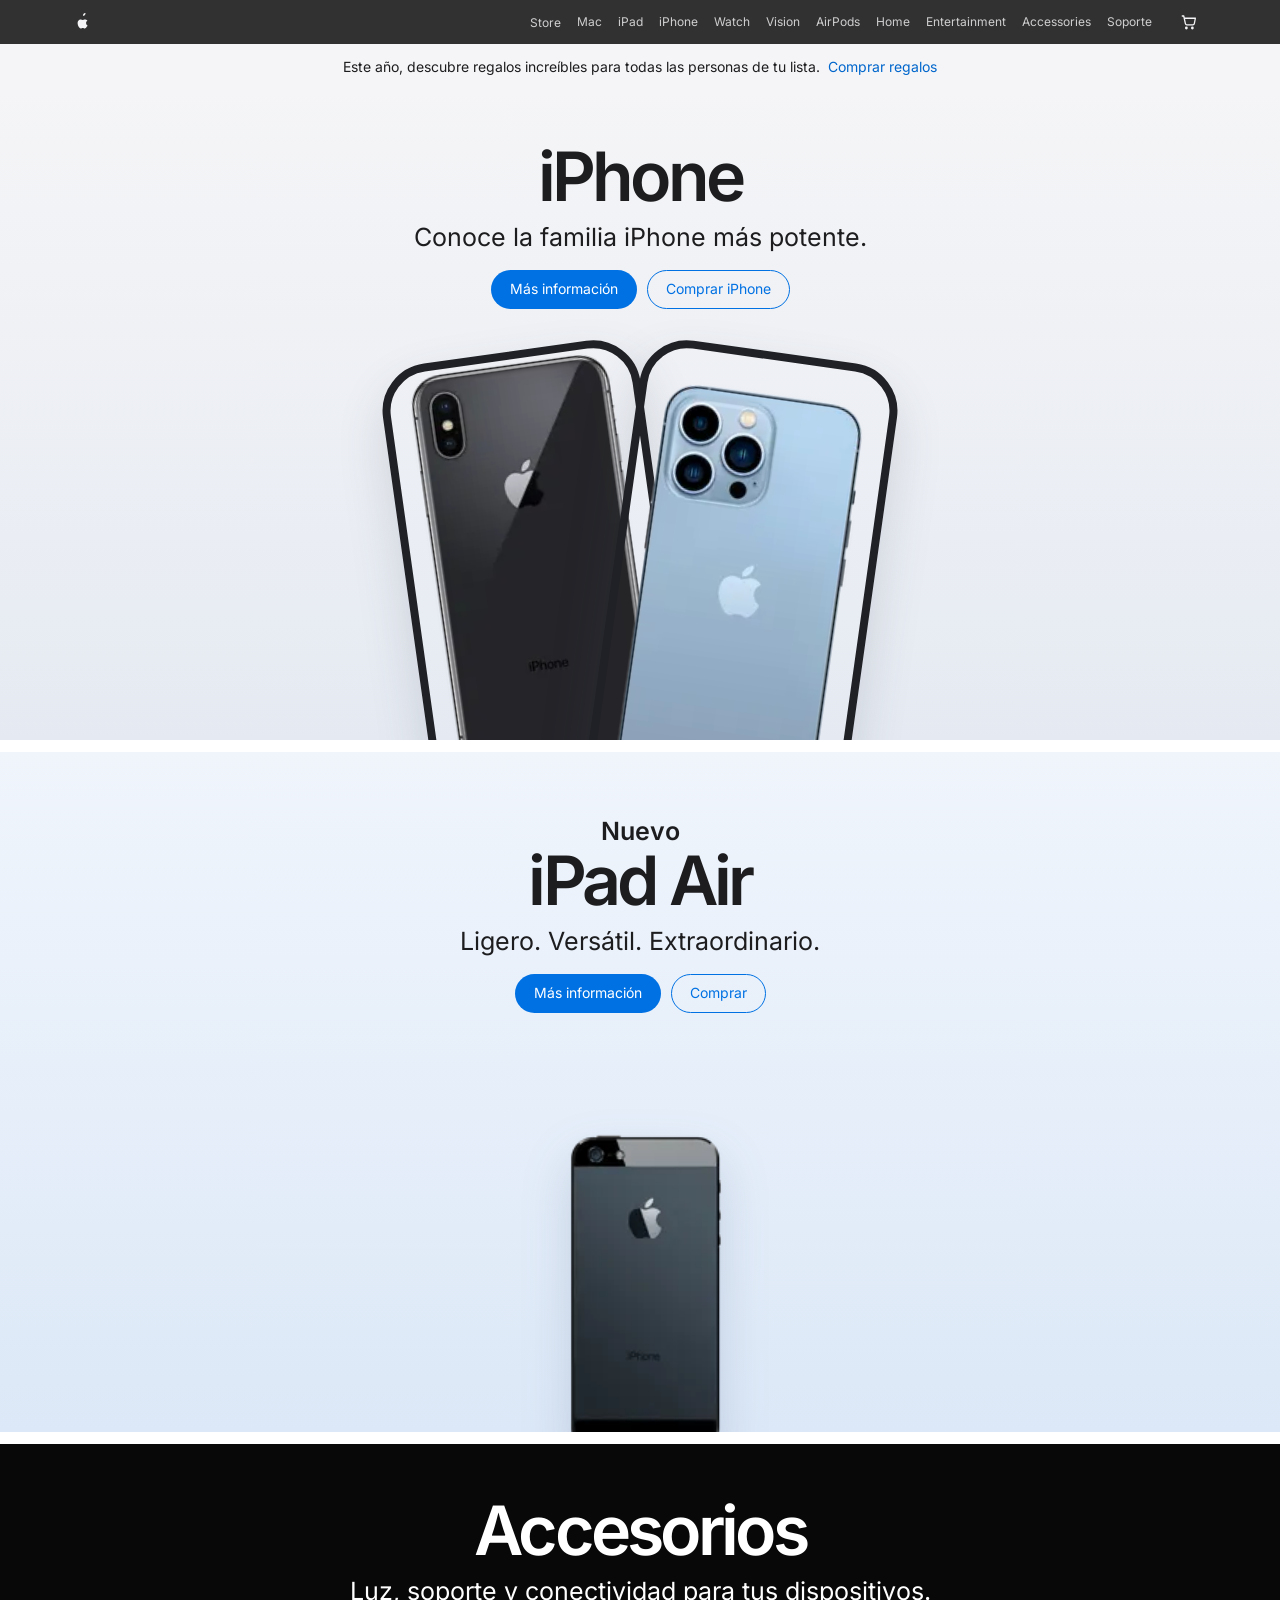
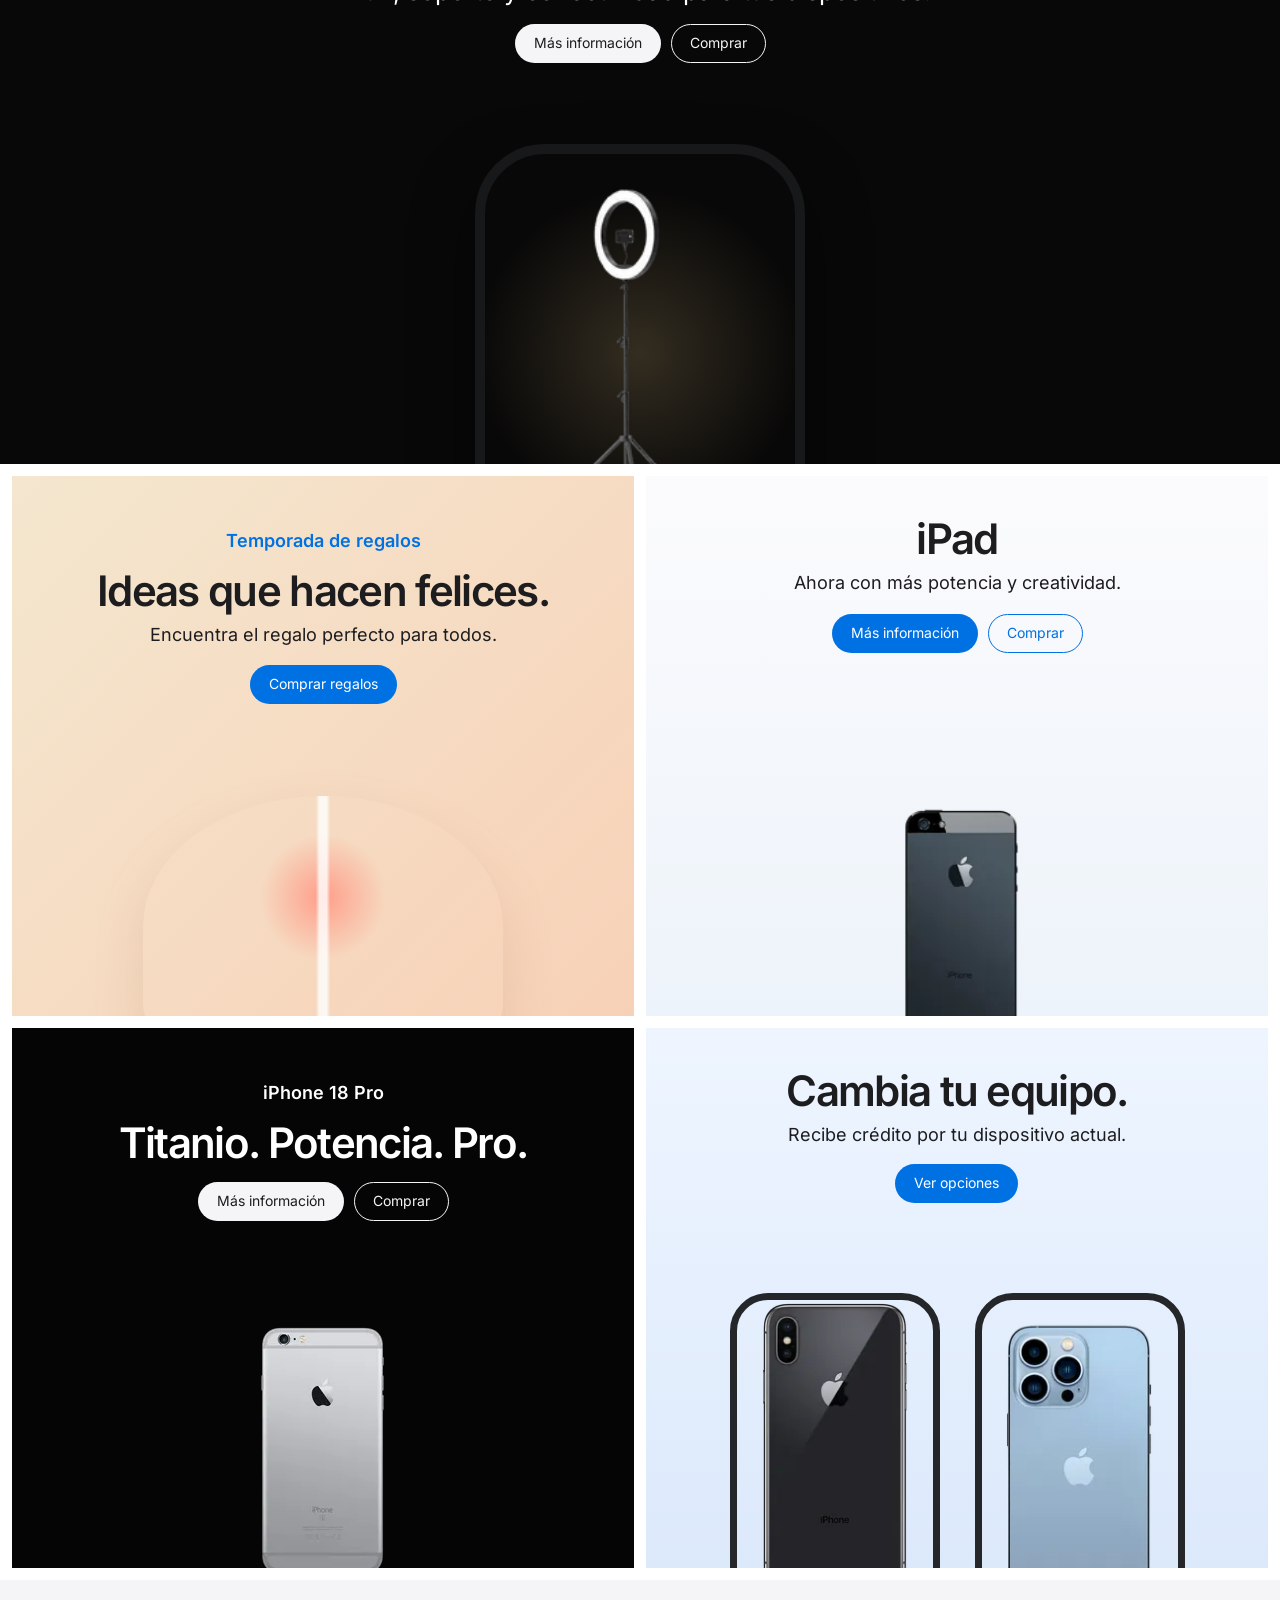
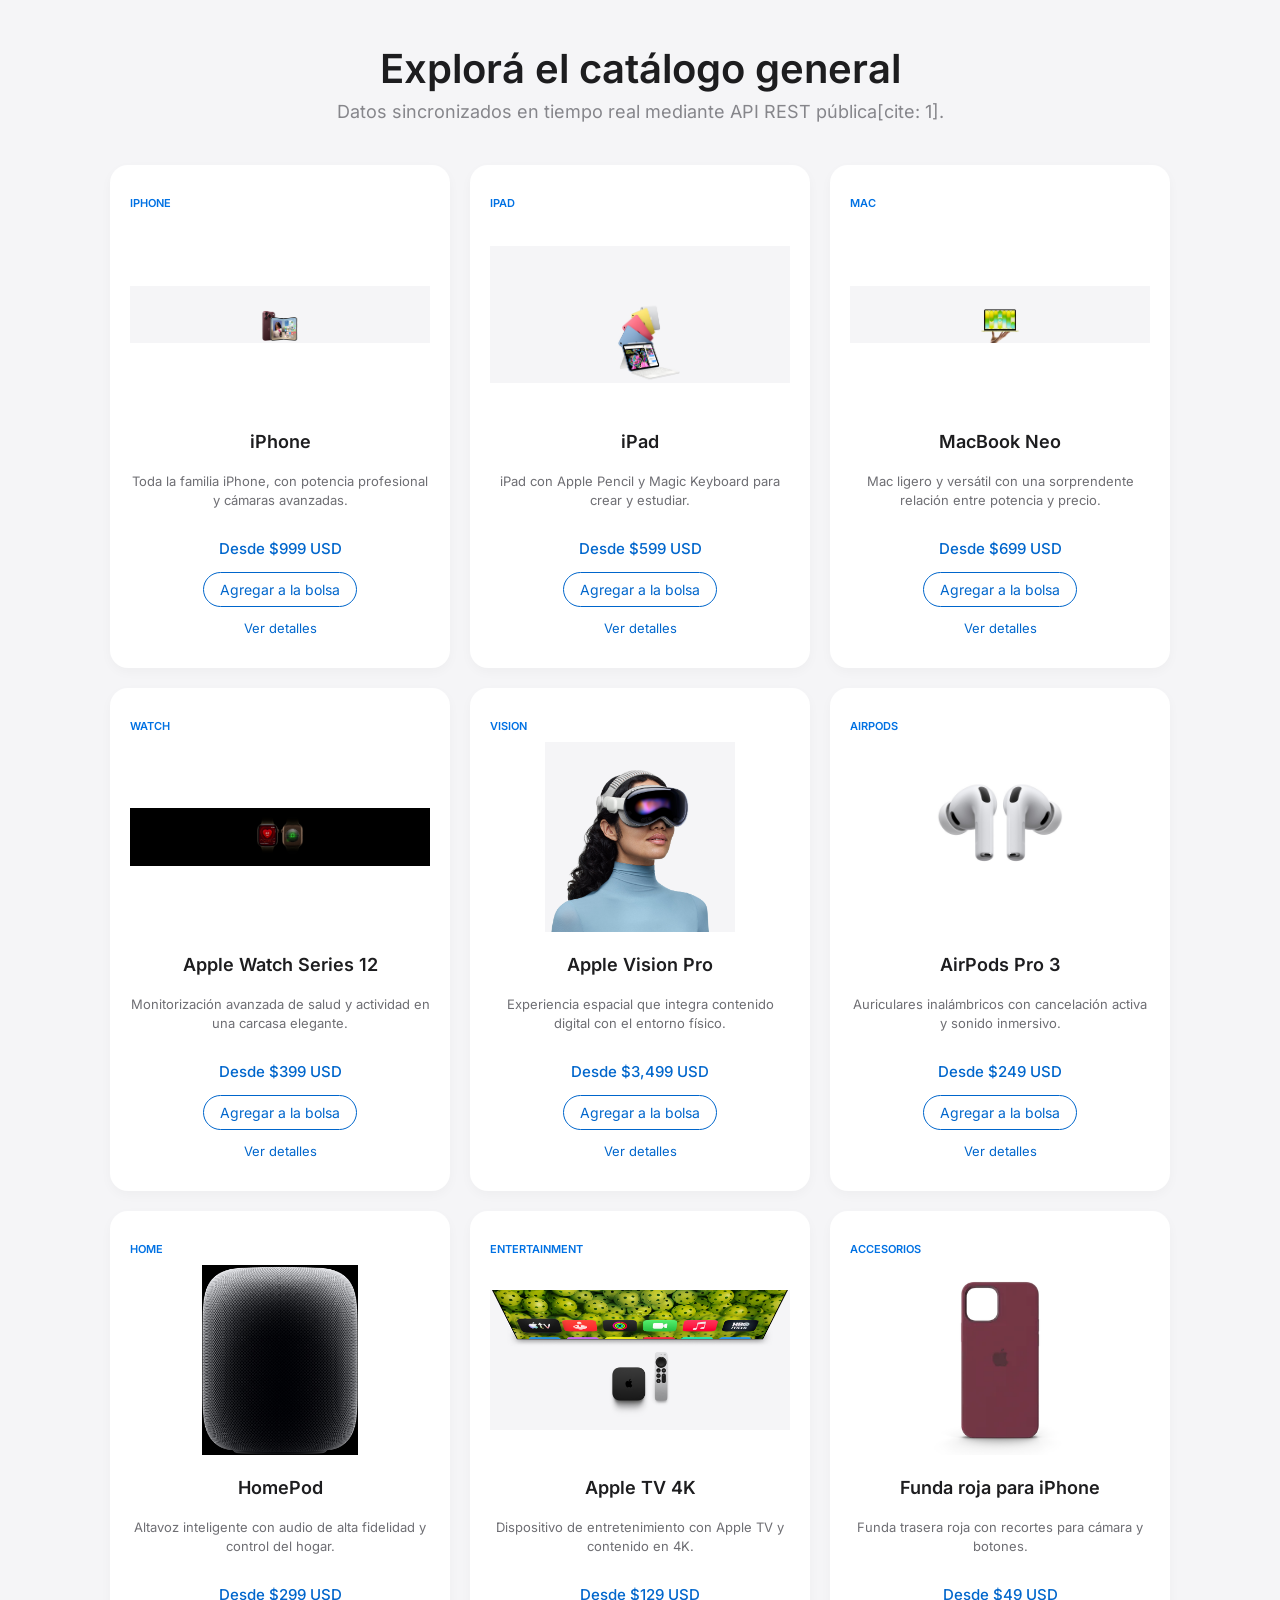
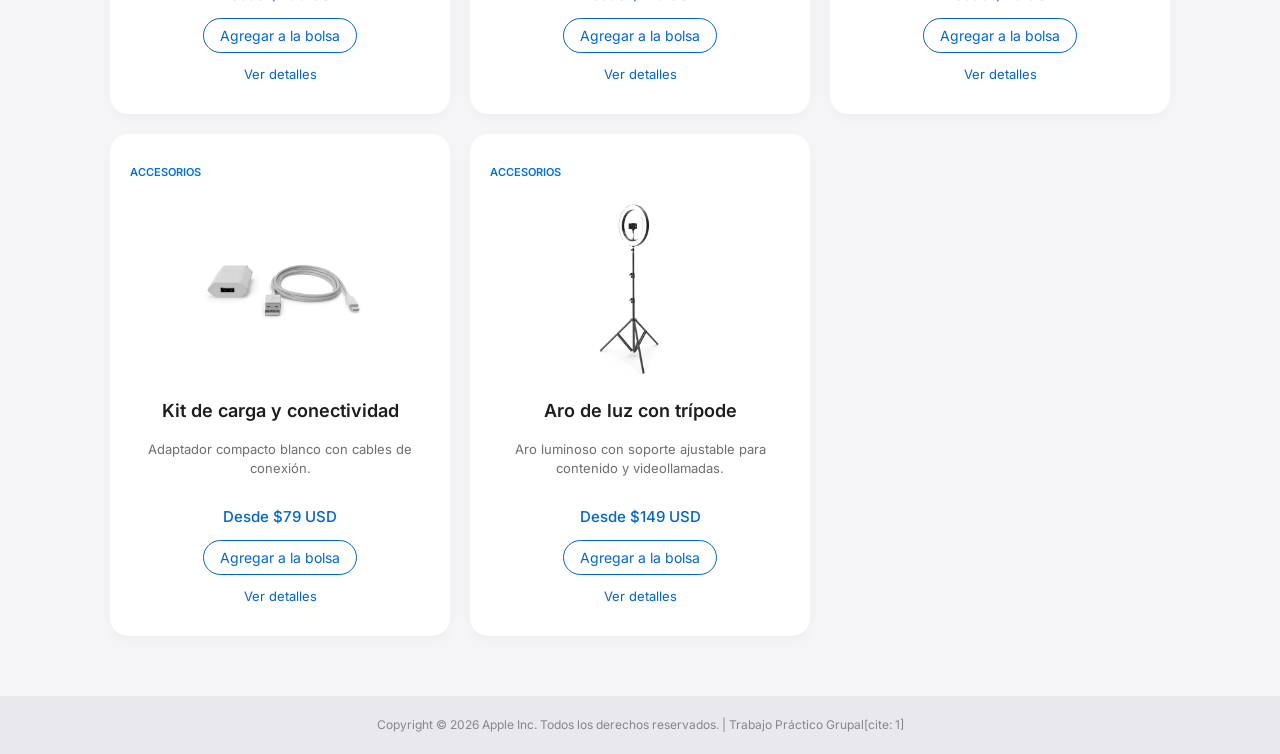
==== index.html @ 09136598 "subiendo tp para la pagina" ====
<!DOCTYPE html>
<html lang="es">
<head>
    <meta charset="UTF-8">
    <meta name="viewport" content="width=device-width, initial-scale=1.0">
    <title>Apple (América Latina) - Catálogo Dinámico</title>
    <link rel="icon" type="image/svg+xml" href="favicon.svg">
    <link rel="stylesheet" href="css/styles.css">
</head>
<body>

    <!-- Navegación estilo Apple -->
    <header class="navbar">
        <div class="nav-container">
            <a href="#" class="logo">
                <svg height="18" viewBox="0 0 17 18" width="17" xmlns="http://www.w3.org/2000/svg">
                    <path d="m15.575 12.315c-.279.578-.602 1.13-.969 1.654-.51 0.728-1.042 1.455-1.85 1.47-0.808.015-1.068-.48-1.993-.48s-1.215.465-1.993.48c-.808.015-1.37-.713-1.88-1.44-1.042-1.485-1.838-4.2-0.765-6.045.533-.915 1.485-1.485 2.52-1.5 0.825-.015 1.545.555 2.055.555s1.38-.69 2.37-.585c.413.015 1.575.165 2.325 1.245-.06.045-1.38.795-1.365 2.385.015 1.905 1.665 2.535 1.68 2.55-.015.045-.255.885-.84 1.71zm-2.73-10.425c.435-.525.735-1.245.645-1.965-.63.03-1.41.42-1.86.945-.405.465-.765 1.215-.66 1.92.705.06 1.44-.375 1.875-.9Z" fill="currentColor"/>
                </svg>
            </a>
            <button class="nav-toggle" type="button" aria-expanded="false" aria-controls="primary-navigation">
                <span class="nav-toggle-icon" aria-hidden="true"></span>
                <span class="sr-only">Abrir menú</span>
            </button>
            <nav class="nav-menu" id="primary-navigation" aria-label="Navegación principal">
                <div class="nav-item-store">
                    <button class="store-menu-trigger" type="button" aria-expanded="false" aria-controls="store-mega-menu">Store</button>
                    <div class="store-mega-menu" id="store-mega-menu" aria-label="Menú Store">
                        <div class="store-mega-inner">
                            <div class="mega-column mega-shop">
                                <p class="mega-heading">Shop</p>
                                <a href="catalogo.html">Shop Gifts</a>
                                <a href="catalogo.html">Mac</a>
                                <a href="ipad.html">iPad</a>
                                <a href="iphone.html">iPhone</a>
                                <a href="catalogo.html">Apple Watch</a>
                                <a href="catalogo.html">Apple Vision Pro</a>
                                <a href="catalogo.html">AirPods</a>
                                <a href="catalogo.html">Home</a>
                                <a href="catalogo.html">Accessories</a>
                            </div>
                            <div class="mega-column">
                                <p class="mega-heading">Quick Links</p>
                                <a href="catalogo.html">Apple Store Black Friday Event</a>
                                <a href="catalogo.html">Find a Store</a>
                                <a href="catalogo.html">Order Status</a>
                                <a href="catalogo.html">Apple Upgrade</a>
                                <a href="catalogo.html">Apple Trade In</a>
                                <a href="catalogo.html">Financing</a>
                                <a href="soporte.html">Personal Setup</a>
                            </div>
                            <div class="mega-column">
                                <p class="mega-heading">Shop Special Stores</p>
                                <a href="catalogo.html">Certified Refurbished</a>
                                <a href="catalogo.html">Education</a>
                                <a href="catalogo.html">Business</a>
                                <a href="catalogo.html">Veterans and Military</a>
                                <a href="catalogo.html">Government</a>
                            </div>
                        </div>
                    </div>
                </div>
                <a href="catalogo.html">Mac</a>
                <a href="ipad.html">iPad</a>
                <a href="iphone.html">iPhone</a>
                <a href="catalogo.html">Watch</a>
                <a href="catalogo.html">Vision</a>
                <a href="catalogo.html">AirPods</a>
                <a href="catalogo.html">Home</a>
                <a href="#api-section">Entertainment</a>
                <a href="catalogo.html">Accessories</a>
                <a href="soporte.html">Soporte</a>
            </nav>
            <button class="cart-button" type="button" aria-label="Abrir carrito">
                <svg viewBox="0 0 24 24" width="18" height="18" aria-hidden="true">
                    <path d="M3 4h2l2.2 10.2a2 2 0 0 0 2 1.6h7.9a2 2 0 0 0 2-1.6L20.5 7H6.1M9.5 20a1 1 0 1 1-2 0 1 1 0 0 1 2 0Zm8 0a1 1 0 1 1-2 0 1 1 0 0 1 2 0Z" fill="none" stroke="currentColor" stroke-width="1.7" stroke-linecap="round" stroke-linejoin="round"/>
                </svg>
                <span id="cart-count" class="cart-count">0</span>
            </button>
        </div>
    </header>

    <div class="home-ribbon">
        <span>Este año, descubre regalos increíbles para todas las personas de tu lista.</span>
        <a href="catalogo.html">Comprar regalos</a>
    </div>

    <main class="apple-home">
        <section id="hero" class="homepage-hero iphone-hero">
            <div class="homepage-copy">
                <h1>iPhone</h1>
                <p>Conoce la familia iPhone más potente.</p>
                <div class="homepage-actions">
                    <a href="iphone.html" class="apple-button apple-button-blue">Más información</a>
                    <a href="catalogo.html" class="apple-button apple-button-outline">Comprar iPhone</a>
                </div>
            </div>
            <div class="iphone-family" aria-label="Familia iPhone">
                <img class="iphone-family-back" src="img/products/124.webp" alt="iPhone azul">
                <img class="iphone-family-front" src="img/products/123.webp" alt="iPhone 18 Pro">
            </div>
        </section>

        <section class="homepage-hero ipad-family-hero">
            <div class="homepage-copy">
                <p class="hero-kicker">Nuevo</p>
                <h2>iPad Air</h2>
                <p>Ligero. Versátil. Extraordinario.</p>
                <div class="homepage-actions">
                    <a href="ipad.html" class="apple-button apple-button-blue">Más información</a>
                    <a href="detalle.html?id=121&title=iPad%20Air&price=599&image=img/products/121.webp" class="apple-button apple-button-outline">Comprar</a>
                </div>
            </div>
            <img class="wide-ipad-image" src="img/products/121.webp" alt="iPad Air">
        </section>

        <section class="homepage-hero watch-hero">
            <div class="homepage-copy">
                <h2>Accesorios</h2>
                <p>Luz, soporte y conectividad para tus dispositivos.</p>
                <div class="homepage-actions">
                    <a href="#api-section" class="apple-button apple-button-light">Más información</a>
                    <a href="catalogo.html" class="apple-button apple-button-dark-outline">Comprar</a>
                </div>
            </div>
            <img class="watch-image" src="img/products/110.webp" alt="Aro de luz con trípode">
        </section>

        <section class="homepage-promo-grid" aria-label="Promociones">
            <article class="promo-card promo-gifts">
                <div class="promo-copy">
                    <p class="promo-kicker">Temporada de regalos</p>
                    <h2>Ideas que hacen felices.</h2>
                    <p>Encuentra el regalo perfecto para todos.</p>
                    <a href="catalogo.html" class="apple-button apple-button-blue">Comprar regalos</a>
                </div>
            </article>

            <article class="promo-card promo-ipad">
                <div class="promo-copy">
                    <h2>iPad</h2>
                    <p>Ahora con más potencia y creatividad.</p>
                    <div class="homepage-actions">
                        <a href="ipad.html" class="apple-button apple-button-blue">Más información</a>
                        <a href="detalle.html?id=121&title=iPad&price=349&image=img/products/121.webp" class="apple-button apple-button-outline">Comprar</a>
                    </div>
                </div>
                <img src="img/products/121.webp" alt="iPad">
            </article>

            <article class="promo-card promo-iphone promo-dark">
                <div class="promo-copy">
                    <p class="promo-kicker">iPhone 18 Pro</p>
                    <h2>Titanio. Potencia. Pro.</h2>
                    <div class="homepage-actions">
                        <a href="iphone.html" class="apple-button apple-button-light">Más información</a>
                        <a href="detalle.html?id=122&title=iPhone%2018%20Pro&price=999&image=img/products/122.webp" class="apple-button apple-button-dark-outline">Comprar</a>
                    </div>
                </div>
                <img src="img/products/122.webp" alt="iPhone 18 Pro">
            </article>

            <article class="promo-card promo-trade">
                <div class="promo-copy">
                    <h2>Cambia tu equipo.</h2>
                    <p>Recibe crédito por tu dispositivo actual.</p>
                    <a href="catalogo.html" class="apple-button apple-button-blue">Ver opciones</a>
                </div>
                <div class="trade-products">
                    <img src="img/products/124.webp" alt="iPhone negro">
                    <img src="img/products/123.webp" alt="iPhone azul">
                </div>
            </article>
        </section>
    </main>

    <!-- Sección de Productos Consumidos desde la API REST -->
    <section id="api-section" class="products-container">
        <div class="section-header">
            <h2>Explorá el catálogo general</h2>
            <p>Datos sincronizados en tiempo real mediante API REST pública[cite: 1].</p>
        </div>

        <div id="product-grid" class="product-grid">
            <!-- Las tarjetas se cargarán dinámicamente desde js/scripts.js -->
            <p class="loading-text">Cargando catálogo...</p>
        </div>
    </section>

    <!-- Footer -->
    <footer id="soporte">
        <div class="footer-content">
            <p>Copyright © 2026 Apple Inc. Todos los derechos reservados. | Trabajo Práctico Grupal[cite: 1]</p>
        </div>
    </footer>

    <div id="cart-overlay" class="cart-overlay" aria-hidden="true">
        <aside class="cart-panel" role="dialog" aria-modal="true" aria-labelledby="cart-title">
            <div class="cart-header">
                <h2 id="cart-title">Tu bolsa</h2>
                <button id="cart-close" class="cart-close" type="button" aria-label="Cerrar carrito">&times;</button>
            </div>
            <div id="cart-items" class="cart-items"></div>
            <div class="cart-footer">
                <div class="cart-total">
                    <span>Total</span>
                    <strong id="cart-total">$0 USD</strong>
                </div>
                <button id="checkout-button" class="checkout-button" type="button">Finalizar compra</button>
                <p class="cart-disclaimer">Compra de demostración. No se realizará ningún cobro.</p>
            </div>
        </aside>
    </div>

    <script src="js/scripts.js"></script>
</body>
</html>
---- css/styles.css ----
/* ==========================================================
   1. AJUSTES GENERALES Y VARIABLES (Estilo Apple)
   ========================================================== */
@font-face {
    font-family: 'Inter';
    src: url('../assets/fonts/Inter-Light.ttf') format('truetype');
    font-style: normal;
    font-weight: 300;
    font-display: swap;
}

@font-face {
    font-family: 'Inter';
    src: url('../assets/fonts/Inter-Regular.ttf') format('truetype');
    font-style: normal;
    font-weight: 400;
    font-display: swap;
}

@font-face {
    font-family: 'Inter';
    src: url('../assets/fonts/Inter-Medium.ttf') format('truetype');
    font-style: normal;
    font-weight: 500;
    font-display: swap;
}

@font-face {
    font-family: 'Inter';
    src: url('../assets/fonts/Inter-SemiBold.ttf') format('truetype');
    font-style: normal;
    font-weight: 600;
    font-display: swap;
}

:root {
    --bg-dark: #000000;
    --bg-light: #f5f5f7;
    --bg-card: #ffffff;
    --text-primary: #1d1d1f;
    --text-secondary: #86868b;
    --accent-blue: #0066cc;
    --font-main: 'Inter', -apple-system, BlinkMacSystemFont, sans-serif;
}

* {
    margin: 0;
    padding: 0;
    box-sizing: border-box;
    font-family: var(--font-main);
}

body {
    background-color: var(--bg-light);
    color: var(--text-primary);
    line-height: 1.47059;
}

/* ==========================================================
   2. NAVBAR
   ========================================================== */
.navbar {
    background: rgba(0, 0, 0, 0.8);
    backdrop-filter: blur(20px);
    -webkit-backdrop-filter: blur(20px);
    position: fixed;
    top: 0;
    width: 100%;
    z-index: 9999;
    min-height: 44px;
}

.nav-container {
    width: min(100%, 1180px);
    min-height: 44px;
    margin: 0 auto;
    display: flex;
    justify-content: space-between;
    align-items: center;
    padding: 0 22px;
}

.logo {
    color: #f5f5f7;
    display: flex;
    align-items: center;
    flex: 0 0 32px;
    min-height: 44px;
    text-decoration: none;
}

.nav-menu {
    display: flex;
    align-items: center;
    gap: 20px;
}

.nav-menu a {
    display: inline-flex;
    align-items: center;
    min-height: 44px;
    color: #f5f5f7;
    opacity: 0.8;
    text-decoration: none;
    font-size: 12px;
    white-space: nowrap;
    transition: opacity 0.3s ease;
}

.nav-menu a:hover {
    opacity: 1;
}

.nav-menu {
    margin-left: auto;
    margin-right: 18px;
    gap: 16px;
}

.nav-item-store {
    position: relative;
    display: flex;
    align-items: center;
}

.store-menu-trigger {
    min-height: 44px;
    border: 0;
    background: transparent;
    color: #f5f5f7;
    opacity: 0.8;
    font-size: 12px;
    cursor: pointer;
}

.store-menu-trigger:hover,
.store-menu-trigger:focus-visible,
.nav-item-store.is-open .store-menu-trigger {
    opacity: 1;
}

.store-mega-menu {
    position: fixed;
    top: 44px;
    left: 0;
    width: 100%;
    min-height: 310px;
    background: rgba(250, 250, 252, 0.98);
    box-shadow: 0 14px 30px rgba(0, 0, 0, 0.08);
    opacity: 0;
    visibility: hidden;
    transform: translateY(-8px);
    transition: opacity 180ms ease, transform 180ms ease, visibility 180ms;
}

.nav-item-store.is-open .store-mega-menu,
.nav-item-store:hover .store-mega-menu {
    opacity: 1;
    visibility: visible;
    transform: translateY(0);
}

.store-mega-inner {
    width: min(900px, calc(100% - 44px));
    min-height: 310px;
    margin: 0 auto;
    display: grid;
    grid-template-columns: 1.3fr 1fr 1.1fr;
    gap: 48px;
    padding: 42px 0 36px;
}

.mega-column {
    display: flex;
    flex-direction: column;
    align-items: flex-start;
}

.mega-heading {
    margin-bottom: 10px;
    color: #86868b;
    font-size: 11px;
}

.mega-column a {
    min-height: 27px;
    color: #1d1d1f;
    font-size: 13px;
    font-weight: 500;
    text-decoration: none;
}

.mega-shop a {
    min-height: 34px;
    color: #1d1d1f;
    font-size: 21px;
    font-weight: 600;
}

.mega-column a:hover {
    color: #0066cc;
}

.nav-link-wrap {
    position: relative;
    display: flex;
    align-items: center;
}

.nav-mega-menu {
    position: fixed;
    top: 44px;
    left: 0;
    width: 100%;
    min-height: 350px;
    background: rgba(250, 250, 252, 0.98);
    box-shadow: 0 14px 30px rgba(0, 0, 0, 0.08);
    opacity: 0;
    visibility: hidden;
    transform: translateY(-8px);
    transition: opacity 180ms ease, transform 180ms ease, visibility 180ms;
}

.nav-link-wrap.is-open .nav-mega-menu,
.nav-link-wrap:hover .nav-mega-menu {
    opacity: 1;
    visibility: visible;
    transform: translateY(0);
}

.nav-mega-inner {
    width: min(900px, calc(100% - 44px));
    min-height: 350px;
    margin: 0 auto;
    display: grid;
    grid-template-columns: 1.3fr 1fr 1.1fr;
    gap: 48px;
    padding: 42px 0 36px;
}

.cart-button {
    position: relative;
    width: 38px;
    height: 44px;
    display: grid;
    place-items: center;
    border: 0;
    background: transparent;
    color: #f5f5f7;
    cursor: pointer;
}

.cart-count {
    position: absolute;
    top: 5px;
    right: 0;
    min-width: 17px;
    height: 17px;
    display: none;
    place-items: center;
    border-radius: 50%;
    background: #2997ff;
    color: #fff;
    font-size: 10px;
    font-weight: 600;
}

.cart-count.has-items {
    display: grid;
}

.cart-button:focus-visible,
.cart-close:focus-visible,
.cart-quantity button:focus-visible,
.cart-remove:focus-visible,
.checkout-button:focus-visible {
    outline: 2px solid #2997ff;
    outline-offset: 2px;
}

.nav-menu a:focus-visible,
.logo:focus-visible,
.nav-toggle:focus-visible {
    outline: 2px solid #f5f5f7;
    outline-offset: 3px;
    border-radius: 3px;
}

.nav-toggle,
.sr-only {
    display: none;
}

.home-ribbon {
    min-height: 46px;
    display: flex;
    justify-content: center;
    align-items: center;
    gap: 8px;
    margin-top: 44px;
    padding: 10px 20px;
    background: #f5f5f7;
    color: #1d1d1f;
    font-size: 14px;
    text-align: center;
}

.home-ribbon a {
    color: var(--accent-blue);
    text-decoration: none;
}

.apple-home {
    background: #fff;
}

.homepage-hero {
    position: relative;
    height: 650px;
    overflow: hidden;
    display: flex;
    flex-direction: column;
    align-items: center;
    text-align: center;
}

.homepage-copy {
    position: relative;
    z-index: 3;
    padding-top: 52px;
}

.homepage-copy h1,
.homepage-copy h2 {
    color: #1d1d1f;
    font-size: clamp(48px, 6vw, 68px);
    line-height: 1;
    letter-spacing: -0.055em;
}

.homepage-copy > p {
    margin-top: 12px;
    color: #1d1d1f;
    font-size: 25px;
    line-height: 1.2;
}

.homepage-actions {
    display: flex;
    justify-content: center;
    gap: 10px;
    margin-top: 18px;
}

.apple-button {
    min-height: 38px;
    display: inline-flex;
    align-items: center;
    justify-content: center;
    padding: 8px 18px;
    border: 1px solid transparent;
    border-radius: 980px;
    font-size: 14px;
    text-decoration: none;
}

.apple-button-blue {
    background: #0071e3;
    color: #fff;
}

.apple-button-outline {
    border-color: #0071e3;
    color: #0071e3;
}

.apple-button-light {
    background: #f5f5f7;
    color: #1d1d1f;
}

.apple-button-dark-outline {
    border-color: #f5f5f7;
    color: #f5f5f7;
}

.iphone-hero {
    background: linear-gradient(180deg, #f5f5f7 0%, #e5eaf2 100%);
}

.iphone-family {
    position: absolute;
    bottom: -40px;
    left: 50%;
    width: 620px;
    height: 470px;
    transform: translateX(-50%);
}

.iphone-family img {
    position: absolute;
    width: 260px;
    height: 430px;
    object-fit: cover;
    border: 8px solid #202126;
    border-radius: 48px 48px 0 0;
    box-shadow: 0 24px 50px rgba(64, 75, 95, 0.18);
}

.iphone-family-back {
    left: 75px;
    bottom: 0;
    transform: rotate(-8deg);
}

.iphone-family-front {
    right: 75px;
    bottom: 0;
    transform: rotate(8deg);
}

.ipad-family-hero {
    height: 680px;
    margin-top: 12px;
    background: linear-gradient(180deg, #f0f5fc 0%, #dce8f7 100%);
}

.hero-kicker {
    color: #0071e3;
    font-size: 14px;
    font-weight: 600;
}

.wide-ipad-image {
    position: absolute;
    bottom: -88px;
    width: min(760px, 78vw);
    height: 440px;
    object-fit: contain;
    filter: drop-shadow(0 22px 24px rgba(62, 85, 123, 0.18));
}

.watch-hero {
    height: 620px;
    margin-top: 12px;
    background:
        radial-gradient(circle at 50% 82%, rgba(208, 178, 120, 0.22), transparent 20%),
        #080808;
}

.watch-hero .homepage-copy h2,
.watch-hero .homepage-copy > p {
    color: #fff;
}

.watch-image {
    position: absolute;
    bottom: -110px;
    width: 330px;
    height: 430px;
    object-fit: cover;
    border: 10px solid #17181a;
    border-radius: 70px;
    box-shadow: 0 30px 60px rgba(0, 0, 0, 0.55);
}

.homepage-promo-grid {
    display: grid;
    grid-template-columns: 1fr 1fr;
    gap: 12px;
    padding: 12px;
}

.promo-card {
    position: relative;
    height: 540px;
    overflow: hidden;
    display: flex;
    flex-direction: column;
    align-items: center;
    text-align: center;
}

.promo-copy {
    position: relative;
    z-index: 3;
    padding-top: 42px;
}

.promo-copy h2 {
    font-size: 42px;
    line-height: 1;
    letter-spacing: -0.04em;
}

.promo-copy > p {
    margin: 10px 0 16px;
    font-size: 18px;
}

.promo-kicker {
    color: #0071e3;
    font-size: 14px;
    font-weight: 600;
}

.promo-gifts {
    background:
        radial-gradient(circle at 50% 78%, #ff9e8a 0%, transparent 12%),
        linear-gradient(135deg, #f4e7cf 0%, #f7d1b7 100%);
}

.promo-gifts::after {
    content: "";
    position: absolute;
    bottom: -40px;
    width: 360px;
    height: 260px;
    border-radius: 50% 50% 20% 20%;
    background:
        linear-gradient(90deg, transparent 48%, rgba(255,255,255,.8) 49%, rgba(255,255,255,.8) 51%, transparent 52%);
    box-shadow: 0 24px 50px rgba(180, 116, 82, 0.18);
}

.promo-ipad {
    background: linear-gradient(180deg, #fbfbfd 0%, #edf3fa 100%);
}

.promo-ipad img {
    position: absolute;
    bottom: -82px;
    width: 420px;
    height: 330px;
    object-fit: contain;
}

.promo-dark {
    background: #050505;
    color: #fff;
}

.promo-dark .promo-copy h2,
.promo-dark .promo-copy .promo-kicker,
.promo-iphone .promo-copy > p {
    color: #fff;
}

.promo-iphone img {
    position: absolute;
    bottom: -60px;
    width: 300px;
    height: 360px;
    object-fit: contain;
}

.promo-trade {
    background: linear-gradient(180deg, #eef5ff 0%, #dce9fb 100%);
}

.trade-products {
    position: absolute;
    bottom: -35px;
    display: flex;
    align-items: flex-end;
    gap: 35px;
}

.trade-products img {
    width: 210px;
    height: 310px;
    object-fit: cover;
    border: 7px solid #25262a;
    border-radius: 38px 38px 0 0;
}

/* ==========================================================
   3. HERO SECTIONS
   ========================================================== */
.hero {
    position: relative;
    overflow: hidden;
    background:
        radial-gradient(circle at 50% 88%, rgba(54, 106, 220, 0.24), transparent 26%),
        linear-gradient(180deg, #08090d 0%, #10131b 74%, #eef0f5 74%, #eef0f5 100%);
    color: #fff;
    height: 720px;
    display: flex;
    justify-content: center;
    align-items: flex-start;
    text-align: center;
    padding-top: 92px;
}

.hero-content {
    position: relative;
    z-index: 3;
}

.hero-eyebrow {
    margin-bottom: 8px;
    color: #a1a1a6;
    font-size: 17px;
    font-weight: 600;
}

.hero-content h1 {
    max-width: 760px;
    font-size: 64px;
    font-weight: 600;
    letter-spacing: -0.045em;
    line-height: 1.05;
}

.hero-subtitle {
    margin: 12px 0 20px;
    color: #f5f5f7;
    font-size: 26px;
    line-height: 1.2;
    letter-spacing: 0.01em;
}

.hero-buttons {
    display: flex;
    justify-content: center;
}

.hero-product {
    position: absolute;
    z-index: 2;
    bottom: -72px;
    width: 285px;
    height: 520px;
    object-fit: cover;
    object-position: top;
    border: 8px solid #151515;
    border-radius: 54px 54px 0 0;
    box-shadow: 0 20px 60px rgba(0, 0, 0, 0.38);
    background: #0d0d0d;
}

.hero-product-left {
    left: calc(50% - 330px);
    transform: rotate(-7deg);
}

.hero-product-right {
    right: calc(50% - 330px);
    transform: rotate(7deg);
}

.hero-content p {
    font-size: 24px;
}

.btn {
    display: inline-block;
    padding: 8px 16px;
    border-radius: 980px;
    font-size: 14px;
    text-decoration: none;
    margin: 0 6px;
    transition: all 0.3s ease;
}

.btn-primary {
    background-color: var(--accent-blue);
    color: #fff;
}

.btn-secondary {
    border: 1px solid var(--accent-blue);
    color: var(--accent-blue);
}

.btn:hover {
    opacity: 0.85;
}

/* SUB HERO (Grilla de 2 columnas) */
.sub-hero {
    display: grid;
    grid-template-columns: 1fr 1fr;
    gap: 12px;
    padding: 12px;
}

.sub-hero-card {
    position: relative;
    height: 580px;
    overflow: hidden;
    border-radius: 0;
    display: flex;
    flex-direction: column;
    justify-content: flex-start;
    align-items: center;
    text-align: center;
}

.sub-hero-card.pro {
    background:
        radial-gradient(circle at 50% 82%, rgba(89, 153, 255, 0.45), transparent 25%),
        #050505;
    color: #fff;
}

.sub-hero-card.air {
    background:
        linear-gradient(180deg, #f5f5f7 0%, #e9eef8 100%);
    color: var(--text-primary);
}

.sub-card-copy {
    position: relative;
    z-index: 2;
    padding-top: 52px;
}

.card-eyebrow {
    font-size: 19px;
    font-weight: 600;
    color: inherit;
}

.sub-hero-card h2 {
    font-size: 52px;
    line-height: 1;
    letter-spacing: -0.035em;
}

.sub-hero-card p {
    margin-top: 10px;
    font-size: 19px;
    color: inherit;
}

.card-link {
    display: inline-block;
    margin-top: 14px;
    color: #2997ff;
    font-size: 17px;
    text-decoration: none;
}

.sub-hero-card img {
    position: absolute;
    bottom: -52px;
    width: 72%;
    max-width: 410px;
    height: 420px;
    object-fit: contain;
}

/* ==========================================================
   4. SECCIÓN API REST (CATÁLOGO DINÁMICO)
   ========================================================== */
.products-container {
    max-width: 1100px;
    margin: 60px auto;
    padding: 0 20px;
}

.section-header {
    text-align: center;
    margin-bottom: 40px;
}

.section-header h2 {
    font-size: 40px;
    font-weight: 600;
}

.section-header p {
    color: var(--text-secondary);
    font-size: 18px;
}

.product-grid {
    display: grid;
    grid-template-columns: repeat(3, 1fr);
    gap: 20px;
}

.apple-card {
    background: var(--bg-card);
    border-radius: 18px;
    padding: 30px 20px;
    text-align: center;
    box-shadow: 0 4px 12px rgba(0, 0, 0, 0.03);
    transition: transform 0.3s ease, box-shadow 0.3s ease;
}

.apple-card:hover {
    transform: translateY(-4px);
    box-shadow: 0 12px 24px rgba(0, 0, 0, 0.08);
}

.apple-card img {
    width: 100%;
    height: 160px;
    object-fit: contain;
    margin-bottom: 20px;
}

.apple-card h3 {
    font-size: 18px;
    font-weight: 600;
    margin-bottom: 8px;
}

.apple-card .price {
    font-size: 15px;
    font-weight: 500;
    color: var(--accent-blue);
    margin-bottom: 12px;
}

.add-to-cart {
    cursor: pointer;
    background: transparent;
}

.card-detail-link {
    display: block;
    margin-top: 12px;
    color: var(--accent-blue);
    font-size: 13px;
    text-decoration: none;
}

.catalog-filters {
    display: flex;
    flex-wrap: wrap;
    justify-content: center;
    gap: 8px;
    margin: -12px 0 30px;
}

.catalog-filter {
    min-height: 36px;
    padding: 7px 16px;
    border: 1px solid #d2d2d7;
    border-radius: 980px;
    background: #fff;
    color: #1d1d1f;
    cursor: pointer;
}

.catalog-filter.is-active {
    border-color: #1d1d1f;
    background: #1d1d1f;
    color: #fff;
}

.api-status {
    margin: -14px 0 24px;
    color: #86868b;
    font-size: 12px;
    text-align: center;
}

.catalog-card {
    min-height: 440px;
    display: flex;
    flex-direction: column;
    align-items: center;
}

.catalog-card img {
    height: 190px;
}

.catalog-category {
    align-self: flex-start;
    margin-bottom: 8px;
    color: #0071e3;
    font-size: 11px;
    font-weight: 600;
    text-transform: uppercase;
}

.catalog-description {
    min-height: 54px;
    margin: 8px 0 12px;
    color: #6e6e73;
    font-size: 13px;
}

.catalog-card .price {
    margin-top: auto;
}

.detail-page {
    min-height: 700px;
    padding: 44px 20px 80px;
    background: #fff;
}

.detail-breadcrumb {
    max-width: 1180px;
    margin: 28px auto 20px;
    display: flex;
    gap: 8px;
    color: #86868b;
    font-size: 13px;
}

.detail-breadcrumb a {
    color: #6e6e73;
    text-decoration: none;
}

.detail-layout {
    max-width: 1180px;
    margin: 0 auto;
    display: grid;
    grid-template-columns: 1.35fr 0.65fr;
    gap: 50px;
}

.detail-gallery {
    position: relative;
    min-height: 540px;
    display: grid;
    place-items: center;
    border: 1px solid #ededf0;
    border-radius: 18px;
    background: #fafafa;
}

.detail-gallery > img {
    width: 75%;
    height: 430px;
    object-fit: contain;
}

.detail-badge {
    position: absolute;
    top: 20px;
    left: 20px;
    padding: 5px 10px;
    border-radius: 980px;
    background: #e8f1ff;
    color: #0066cc;
    font-size: 12px;
    font-weight: 600;
}

.detail-thumbnails {
    position: absolute;
    bottom: 16px;
    display: flex;
    gap: 8px;
}

.detail-thumbnails button {
    width: 58px;
    height: 58px;
    padding: 4px;
    border: 1px solid #d2d2d7;
    border-radius: 8px;
    background: #fff;
    cursor: pointer;
}

.detail-thumbnails button.is-selected {
    border: 2px solid #0066cc;
}

.detail-thumbnails img {
    width: 100%;
    height: 100%;
    object-fit: contain;
}

.detail-info {
    border: 1px solid #e5e5e8;
    border-radius: 18px;
    align-self: start;
    padding: 28px;
}

.detail-condition {
    color: #86868b;
    font-size: 13px;
}

.detail-info h1 {
    margin: 8px 0;
    font-size: 32px;
    line-height: 1.1;
}

.detail-rating {
    color: #1d1d1f;
    font-size: 13px;
}

.detail-rating span {
    color: #0066cc;
    margin-right: 6px;
}

.detail-rating small {
    margin-left: 8px;
    color: #86868b;
}

.detail-price {
    margin-top: 22px;
    font-size: 38px;
    letter-spacing: -0.04em;
}

.detail-installments {
    color: #00a650;
    font-size: 14px;
}

.detail-specs {
    margin: 22px 0;
    padding: 18px 0;
    border-top: 1px solid #ededf0;
    border-bottom: 1px solid #ededf0;
    list-style: none;
}

.detail-specs li {
    margin: 7px 0;
    color: #6e6e73;
    font-size: 14px;
}

.detail-specs strong {
    color: #1d1d1f;
}

.detail-quantity {
    display: flex;
    align-items: center;
    gap: 10px;
    margin-bottom: 16px;
}

.detail-quantity span {
    margin-right: auto;
}

.detail-quantity button {
    width: 32px;
    height: 32px;
    border: 1px solid #d2d2d7;
    border-radius: 50%;
    background: #fff;
    cursor: pointer;
}

.detail-buy,
.detail-now {
    width: 100%;
    min-height: 48px;
    border-radius: 8px;
    font-size: 15px;
    cursor: pointer;
}

.detail-buy {
    border: 1px solid #0066cc;
    background: #fff;
    color: #0066cc;
}

.detail-now {
    margin-top: 10px;
    border: 0;
    background: #0066cc;
    color: #fff;
}

.detail-protection {
    margin-top: 14px;
    color: #86868b;
    font-size: 12px;
    text-align: center;
}

.detail-description {
    max-width: 1180px;
    margin: 60px auto 0;
}

.detail-description h2 {
    padding-bottom: 16px;
    border-bottom: 1px solid #d2d2d7;
    font-size: 28px;
}

.detail-description > p {
    max-width: 850px;
    margin: 20px 0 30px;
    color: #4a4a4f;
}

.detail-feature-grid {
    display: grid;
    grid-template-columns: repeat(3, 1fr);
    gap: 14px;
}

.detail-feature-grid article {
    display: flex;
    flex-direction: column;
    gap: 6px;
    padding: 22px;
    border-radius: 12px;
    background: #f5f5f7;
}

.detail-feature-grid span {
    color: #86868b;
}

.detail-page {
    padding: 44px 20px 100px;
    background: #fff;
}

.apple-buy-layout {
    max-width: 1180px;
    margin: 80px auto 0;
    display: grid;
    grid-template-columns: minmax(0, 1.25fr) minmax(390px, 0.75fr);
    gap: 64px;
    align-items: start;
}

.apple-buy-gallery {
    position: sticky;
    top: 74px;
}

.apple-gallery-frame {
    height: 620px;
    display: grid;
    place-items: center;
    border-radius: 18px;
    background: #f5f5f7;
}

.apple-gallery-frame img {
    width: 78%;
    height: 86%;
    object-fit: contain;
}

.apple-dotnav {
    display: flex;
    justify-content: center;
    gap: 8px;
    margin-top: 14px;
}

.apple-dotnav button {
    width: 8px;
    height: 8px;
    padding: 0;
    border: 0;
    border-radius: 50%;
    background: #86868b;
    cursor: pointer;
}

.apple-dotnav button.is-selected {
    background: #1d1d1f;
}

.apple-buy-options {
    padding-bottom: 20px;
}

.apple-new-badge {
    color: #bf4800;
    font-size: 17px;
}

.apple-buy-options h1 {
    margin: 8px 0 12px;
    font-size: 40px;
    line-height: 1.08;
    letter-spacing: -0.04em;
}

.apple-buy-options h1 span {
    display: block;
}

.apple-buy-description {
    max-width: 420px;
    margin: 8px 0 4px;
    color: #6e6e73;
    font-size: 15px;
}

.apple-buy-price {
    margin-top: 18px;
    font-size: 17px;
}

.apple-monthly {
    color: #6e6e73;
    font-size: 14px;
}

.apple-promo-row {
    display: grid;
    grid-template-columns: 1fr 1fr;
    gap: 12px;
    margin: 24px 0 30px;
    padding: 18px 0;
    border-top: 1px solid #d2d2d7;
    border-bottom: 1px solid #d2d2d7;
}

.apple-promo-row p {
    font-size: 14px;
}

.apple-promo-row span {
    color: #6e6e73;
}

.apple-option-group {
    margin: 0 0 28px;
    padding: 0;
    border: 0;
}

.apple-option-group legend {
    margin-bottom: 14px;
    font-size: 21px;
    font-weight: 600;
}

.apple-option-card {
    min-height: 78px;
    display: grid;
    grid-template-columns: 1fr auto;
    align-items: center;
    gap: 12px;
    margin-bottom: 10px;
    padding: 14px 16px;
    border: 1px solid #d2d2d7;
    border-radius: 12px;
    cursor: pointer;
}

.apple-option-card.is-selected {
    border: 2px solid #0071e3;
    padding: 13px 15px;
}

.apple-option-card input,
.apple-colors input {
    position: absolute;
    opacity: 0;
}

.apple-option-card span:first-of-type {
    display: flex;
    flex-direction: column;
}

.apple-option-card small {
    margin-top: 3px;
    color: #86868b;
}

.apple-option-card > span:last-child {
    color: #1d1d1f;
    font-size: 14px;
    text-align: right;
}

.apple-color-options {
    display: flex;
    gap: 24px;
}

.apple-color-options label {
    display: grid;
    justify-items: center;
    gap: 7px;
    cursor: pointer;
}

.color-swatch {
    width: 36px;
    height: 36px;
    border: 3px solid #fff;
    border-radius: 50%;
    box-shadow: 0 0 0 1px #d2d2d7;
}

.color-swatch.blue { background: #9eb5d0; }
.color-swatch.black { background: #2f2f31; }
.color-swatch.silver { background: #d7d8da; }

.apple-colors input:checked + .color-swatch {
    box-shadow: 0 0 0 2px #0071e3;
}

.apple-color-options small {
    color: #6e6e73;
}

.apple-summary {
    margin-top: 38px;
    padding: 24px;
    border-radius: 14px;
    background: #f5f5f7;
}

.apple-summary p {
    color: #6e6e73;
}

.apple-summary strong {
    display: block;
    margin: 4px 0 18px;
    font-size: 28px;
}

.apple-add-bag,
.apple-buy-now {
    width: 100%;
    min-height: 50px;
    border-radius: 980px;
    font-size: 15px;
    cursor: pointer;
}

.apple-add-bag {
    border: 1px solid #0071e3;
    background: #fff;
    color: #0071e3;
}

.apple-buy-now {
    margin-top: 10px;
    border: 0;
    background: #0071e3;
    color: #fff;
}

.cart-open {
    overflow: hidden;
}

.cart-overlay {
    position: fixed;
    inset: 0;
    z-index: 10000;
    display: flex;
    justify-content: flex-end;
    background: rgba(0, 0, 0, 0);
    visibility: hidden;
    transition: background 220ms ease, visibility 220ms;
}

.cart-overlay.is-open {
    background: rgba(0, 0, 0, 0.42);
    visibility: visible;
}

.cart-panel {
    width: min(430px, 100%);
    height: 100%;
    display: flex;
    flex-direction: column;
    background: #fff;
    box-shadow: -12px 0 40px rgba(0, 0, 0, 0.12);
    transform: translateX(100%);
    transition: transform 220ms ease;
}

.cart-overlay.is-open .cart-panel {
    transform: translateX(0);
}

.cart-header {
    min-height: 68px;
    display: flex;
    align-items: center;
    justify-content: space-between;
    padding: 0 24px;
    border-bottom: 1px solid #d2d2d7;
}

.cart-header h2 {
    font-size: 22px;
}

.cart-close {
    width: 36px;
    height: 36px;
    border: 0;
    background: transparent;
    color: #1d1d1f;
    font-size: 30px;
    line-height: 1;
    cursor: pointer;
}

.cart-items {
    flex: 1;
    overflow-y: auto;
    padding: 12px 24px;
}

.cart-empty {
    height: 100%;
    display: grid;
    place-content: center;
    text-align: center;
    color: var(--text-secondary);
}

.cart-continue {
    margin-top: 12px;
    border: 0;
    background: transparent;
    color: var(--accent-blue);
    cursor: pointer;
}

.cart-item {
    position: relative;
    display: grid;
    grid-template-columns: 90px 1fr 28px;
    gap: 14px;
    align-items: center;
    padding: 16px 0;
    border-bottom: 1px solid #e8e8ed;
}

.cart-item img {
    width: 90px;
    height: 90px;
    object-fit: contain;
}

.cart-item-info h3 {
    padding-right: 24px;
    font-size: 15px;
}

.cart-item-info p {
    margin: 4px 0 10px;
    color: var(--text-secondary);
    font-size: 13px;
}

.cart-quantity {
    display: inline-grid;
    grid-template-columns: 30px 34px 30px;
    align-items: center;
    border: 1px solid #d2d2d7;
    border-radius: 980px;
    text-align: center;
}

.cart-quantity button {
    height: 30px;
    border: 0;
    background: transparent;
    cursor: pointer;
}

.cart-quantity span {
    font-size: 13px;
}

.cart-remove {
    align-self: start;
    width: 28px;
    height: 28px;
    border: 0;
    background: transparent;
    color: #86868b;
    font-size: 20px;
    cursor: pointer;
}

.cart-footer {
    padding: 18px 24px 24px;
    border-top: 1px solid #d2d2d7;
}

.cart-total {
    display: flex;
    justify-content: space-between;
    align-items: center;
    margin-bottom: 14px;
}

.checkout-button {
    width: 100%;
    min-height: 48px;
    border: 0;
    border-radius: 980px;
    background: var(--accent-blue);
    color: #fff;
    font-size: 15px;
    cursor: pointer;
}

.checkout-button:disabled {
    background: #d2d2d7;
    cursor: not-allowed;
}

.cart-disclaimer {
    margin-top: 10px;
    color: var(--text-secondary);
    font-size: 11px;
    text-align: center;
}

.shop-page,
.device-page,
.support-page {
    padding-top: 44px;
}

.shop-hero,
.support-hero {
    min-height: 260px;
    display: flex;
    flex-direction: column;
    justify-content: center;
    align-items: center;
    text-align: center;
    padding: 60px 20px;
}

.shop-hero {
    background: #f5f5f7;
}

.shop-hero p {
    color: var(--accent-blue);
    font-size: 17px;
    font-weight: 600;
}

.shop-hero h1,
.support-hero h1 {
    max-width: 800px;
    font-size: clamp(42px, 7vw, 72px);
    letter-spacing: -0.045em;
    line-height: 1.05;
}

.device-hero {
    min-height: 760px;
    overflow: hidden;
    display: flex;
    flex-direction: column;
    align-items: center;
    text-align: center;
    padding: 70px 20px 0;
    background: radial-gradient(circle at 50% 75%, #1d1d23 0%, #050505 58%);
    color: #fff;
}

.device-eyebrow {
    color: #2997ff;
    font-size: 18px;
    font-weight: 600;
}

.device-hero h1 {
    max-width: 820px;
    margin: 8px 0 12px;
    font-size: clamp(44px, 7vw, 76px);
    letter-spacing: -0.05em;
    line-height: 1.02;
}

.device-hero > p:not(.device-eyebrow) {
    color: #d2d2d7;
    font-size: 21px;
}

.device-hero .btn {
    margin-top: 18px;
}

.device-hero img {
    width: min(520px, 76vw);
    height: 430px;
    margin-top: 28px;
    object-fit: contain;
}

.ipad-hero {
    background: linear-gradient(180deg, #f5f5f7 0%, #dce7f7 100%);
    color: var(--text-primary);
}

.ipad-hero > p:not(.device-eyebrow) {
    color: var(--text-secondary);
}

.ipad-showcase {
    min-height: 720px;
    display: grid;
    grid-template-columns: 0.9fr 1.1fr;
    align-items: center;
    overflow: hidden;
    padding: 60px max(5vw, 28px) 20px;
    background:
        radial-gradient(circle at 78% 50%, rgba(161, 195, 255, 0.62), transparent 23%),
        linear-gradient(135deg, #f8fafc 0%, #e9f0fb 55%, #dce8f7 100%);
}

.ipad-copy {
    max-width: 520px;
    justify-self: end;
}

.ipad-copy h1 {
    margin: 10px 0 16px;
    color: #1d1d1f;
    font-size: clamp(48px, 6vw, 82px);
    line-height: 0.98;
    letter-spacing: -0.055em;
}

.ipad-description {
    max-width: 460px;
    color: #4f5663;
    font-size: 21px;
}

.ipad-actions {
    display: flex;
    gap: 10px;
    margin-top: 24px;
}

.ipad-actions .btn {
    margin: 0;
}

.ipad-device {
    width: min(620px, 52vw);
    height: 560px;
    justify-self: center;
    display: grid;
    place-items: center;
}

.ipad-screen {
    width: 92%;
    height: 82%;
    display: grid;
    place-items: center;
    overflow: hidden;
    border: 14px solid #17181a;
    border-radius: 30px;
    background: #0a0b0d;
    box-shadow:
        0 34px 60px rgba(70, 92, 130, 0.24),
        0 8px 18px rgba(0, 0, 0, 0.18);
    transform: rotate(-2deg);
}

.ipad-screen img {
    width: 100%;
    height: 100%;
    object-fit: cover;
}

.ipad-models {
    max-width: 1100px;
    margin: 0 auto;
    padding: 90px 20px 100px;
    text-align: center;
}

.section-kicker {
    color: var(--accent-blue);
    font-weight: 600;
}

.ipad-models h2 {
    margin: 6px 0 44px;
    font-size: clamp(38px, 5vw, 54px);
    letter-spacing: -0.04em;
}

.ipad-model-grid {
    display: grid;
    grid-template-columns: repeat(3, 1fr);
    gap: 18px;
}

.ipad-model-grid article {
    min-height: 440px;
    padding: 30px 22px;
    border-radius: 24px;
    background: #fff;
    box-shadow: 0 8px 24px rgba(0, 0, 0, 0.05);
}

.ipad-model-image {
    height: 280px;
    display: grid;
    place-items: center;
}

.ipad-model-image img {
    width: 100%;
    height: 100%;
    object-fit: contain;
}

.ipad-model-grid h3 {
    font-size: 24px;
}

.ipad-model-grid p {
    margin: 8px 0 14px;
    color: var(--text-secondary);
}

.support-hero {
    background: linear-gradient(180deg, #f5f5f7 0%, #fff 100%);
}

.support-search {
    width: min(680px, 90%);
    margin-top: 28px;
    padding: 16px 20px;
    border: 1px solid #d2d2d7;
    border-radius: 12px;
    color: #86868b;
    text-align: left;
}

.support-grid {
    max-width: 1100px;
    margin: 20px auto 80px;
    display: grid;
    grid-template-columns: repeat(3, 1fr);
    gap: 20px;
    padding: 0 20px;
}

.support-grid article {
    min-height: 220px;
    padding: 30px;
    border-radius: 18px;
    background: #fff;
    box-shadow: 0 4px 16px rgba(0, 0, 0, 0.05);
}

.support-grid h2 {
    margin-bottom: 12px;
    font-size: 24px;
}

.support-grid p {
    color: var(--text-secondary);
}

.nav-menu a[aria-current="page"] {
    opacity: 1;
}

/* ==========================================================
   5. FOOTER
   ========================================================== */
footer {
    background-color: #e8e8ed;
    color: var(--text-secondary);
    font-size: 12px;
    text-align: center;
    padding: 20px;
    margin-top: 60px;
}

/* ==========================================================
   6. MEDIA QUERIES (Exigidos en el TP)
   ========================================================== */

/* Tablet Horizontal */
@media (max-width: 1080px) {
    .product-grid {
        grid-template-columns: repeat(2, 1fr);
    }
    .hero-content h1 {
        font-size: 52px;
    }
    .hero-product {
        width: 250px;
        height: 450px;
    }
    .hero-product-left {
        left: calc(50% - 290px);
    }
    .hero-product-right {
        right: calc(50% - 290px);
    }
}

/* Tablet Vertical */
@media (max-width: 768px) {
    .nav-container {
        padding: 0 20px;
    }

    .nav-menu {
        gap: 18px;
    }

    .sub-hero {
        grid-template-columns: 1fr;
    }
    .hero {
        height: 610px;
        padding-top: 82px;
    }
    .hero-content h1 {
        max-width: 620px;
        font-size: 42px;
    }
    .hero-subtitle {
        font-size: 20px;
    }
    .hero-product {
        width: 210px;
        height: 380px;
        bottom: -58px;
    }
    .hero-product-left {
        left: calc(50% - 230px);
    }
    .hero-product-right {
        right: calc(50% - 230px);
    }
    .support-grid {
        grid-template-columns: 1fr;
    }
    .device-hero {
        min-height: 680px;
    }
    .ipad-showcase {
        min-height: 710px;
        grid-template-columns: 1fr;
        align-content: start;
        padding-top: 70px;
        text-align: center;
    }
    .ipad-copy {
        justify-self: center;
    }
    .ipad-description {
        margin-inline: auto;
    }
    .ipad-actions {
        justify-content: center;
    }
    .ipad-device {
        width: 86vw;
        height: 380px;
    }
    .ipad-screen {
        height: 330px;
    }
    .ipad-model-grid {
        grid-template-columns: 1fr;
    }
    .home-ribbon {
        align-items: center;
        flex-direction: column;
        gap: 2px;
    }
    .homepage-hero {
        height: 590px;
    }
    .homepage-copy {
        padding: 42px 16px 0;
    }
    .homepage-copy h1,
    .homepage-copy h2 {
        font-size: 44px;
    }
    .homepage-copy > p {
        font-size: 20px;
    }
    .iphone-family {
        width: 420px;
        height: 410px;
    }
    .iphone-family img {
        width: 190px;
        height: 330px;
        border-width: 6px;
        border-radius: 36px 36px 0 0;
    }
    .iphone-family-back {
        left: 45px;
    }
    .iphone-family-front {
        right: 45px;
    }
    .ipad-family-hero,
    .watch-hero {
        height: 590px;
    }
    .wide-ipad-image {
        width: 94vw;
        height: 360px;
    }
    .homepage-promo-grid {
        grid-template-columns: 1fr;
    }
    .promo-card {
        height: 520px;
    }
    .detail-layout {
        grid-template-columns: 1fr;
        gap: 24px;
    }
    .detail-gallery {
        min-height: 430px;
    }
    .detail-gallery > img {
        height: 330px;
    }
    .detail-feature-grid {
        grid-template-columns: 1fr;
    }
    .apple-buy-layout {
        grid-template-columns: 1fr;
        gap: 34px;
        margin-top: 40px;
    }
    .apple-buy-gallery {
        position: static;
    }
    .apple-gallery-frame {
        height: 430px;
    }
    .apple-buy-options h1 {
        font-size: 34px;
    }
}

/* Móvil 1 */
@media (max-width: 480px) {
    .product-grid {
        grid-template-columns: 1fr;
    }

    .navbar {
        background: rgba(0, 0, 0, 0.92);
    }

    .nav-container {
        position: relative;
        justify-content: space-between;
        padding: 0 16px;
    }

    .nav-menu {
        position: absolute;
        top: 44px;
        right: 0;
        left: 0;
        display: none;
        flex-direction: column;
        align-items: stretch;
        gap: 0;
        margin: 0;
        padding: 4px 24px 12px;
        background: rgba(0, 0, 0, 0.96);
        border-top: 1px solid rgba(255, 255, 255, 0.16);
    }

    .nav-menu.is-open {
        display: flex;
    }

    .nav-menu a {
        min-height: 46px;
        border-bottom: 1px solid rgba(255, 255, 255, 0.16);
    }

    .nav-item-store {
        width: 100%;
        align-items: stretch;
    }

    .store-menu-trigger {
        width: 100%;
        min-height: 46px;
        border-bottom: 1px solid rgba(255, 255, 255, 0.16);
        text-align: left;
    }

    .store-mega-menu {
        display: none;
    }

    .nav-mega-menu {
        display: none;
    }

    .nav-link-wrap {
        display: contents;
    }

    .nav-toggle {
        width: 36px;
        height: 44px;
        display: grid;
        place-items: center;
        padding: 0;
        border: 0;
        background: transparent;
        color: #f5f5f7;
        cursor: pointer;
    }

    .nav-toggle-icon,
    .nav-toggle-icon::before,
    .nav-toggle-icon::after {
        width: 18px;
        height: 1px;
        display: block;
        background: currentColor;
        transition: transform 180ms ease;
    }

    .nav-toggle-icon {
        position: relative;
    }

    .nav-toggle-icon::before,
    .nav-toggle-icon::after {
        position: absolute;
        left: 0;
        content: "";
    }

    .nav-toggle-icon::before {
        transform: translateY(-5px);
    }

    .nav-toggle-icon::after {
        transform: translateY(5px);
    }

    .nav-toggle[aria-expanded="true"] .nav-toggle-icon {
        background: transparent;
    }

    .nav-toggle[aria-expanded="true"] .nav-toggle-icon::before {
        transform: rotate(45deg);
    }

    .nav-toggle[aria-expanded="true"] .nav-toggle-icon::after {
        transform: rotate(-45deg);
    }

    .sr-only {
        position: absolute;
        width: 1px;
        height: 1px;
        display: block;
        overflow: hidden;
        clip: rect(0, 0, 0, 0);
        white-space: nowrap;
        clip-path: inset(50%);
    }

    .hero-content h1 {
        max-width: 340px;
        font-size: 34px;
    }
    .hero-eyebrow {
        font-size: 15px;
    }
    .hero-subtitle {
        max-width: 300px;
        margin: 10px auto 16px;
        font-size: 16px;
    }
    .hero {
        height: 540px;
    }
    .hero-product {
        width: 155px;
        height: 300px;
        border-width: 5px;
        border-radius: 34px 34px 0 0;
        bottom: -48px;
    }
    .hero-product-left {
        left: calc(50% - 165px);
    }
    .hero-product-right {
        right: calc(50% - 165px);
    }
    .sub-hero-card {
        height: 520px;
    }
    .sub-hero-card h2 {
        font-size: 42px;
    }
}

/* Móvil 2 */
@media (max-width: 375px) {
    .hero-content h1 {
        font-size: 24px;
    }
    .apple-card {
        padding: 20px 10px;
    }
}
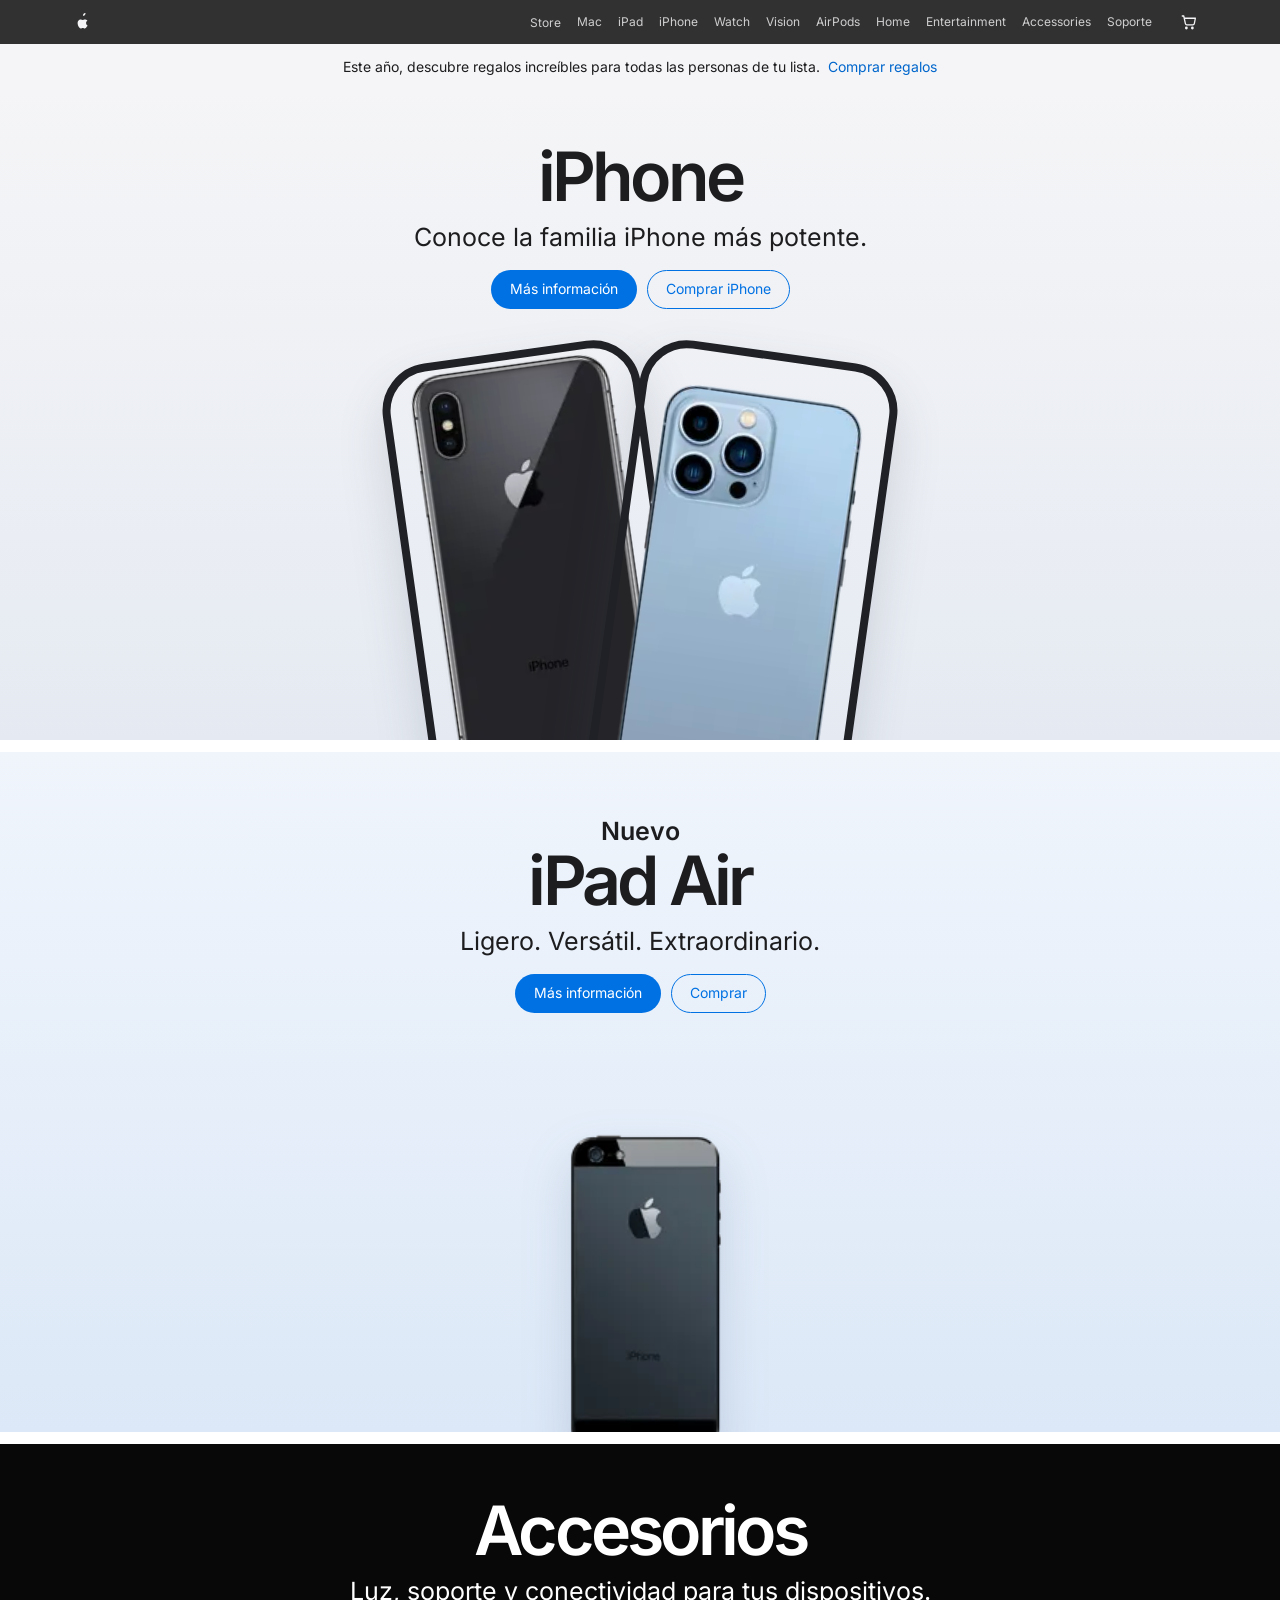
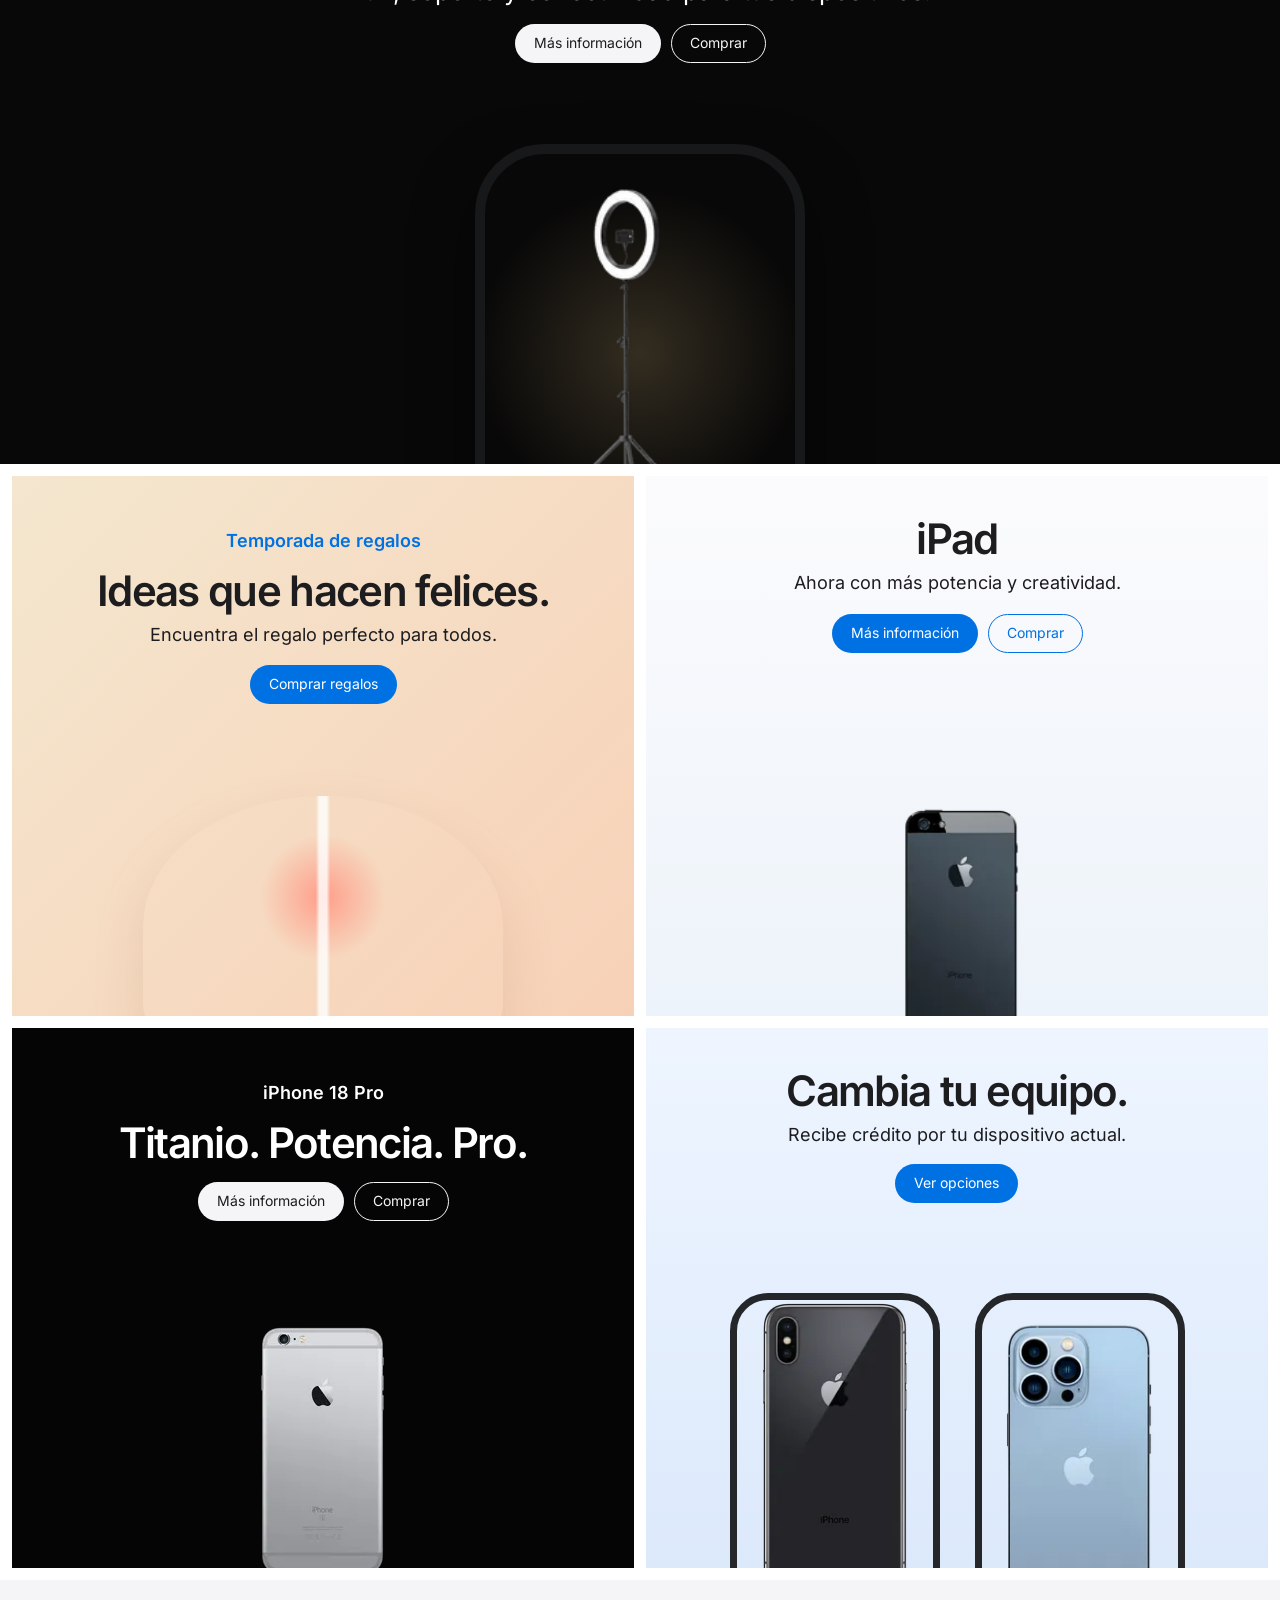
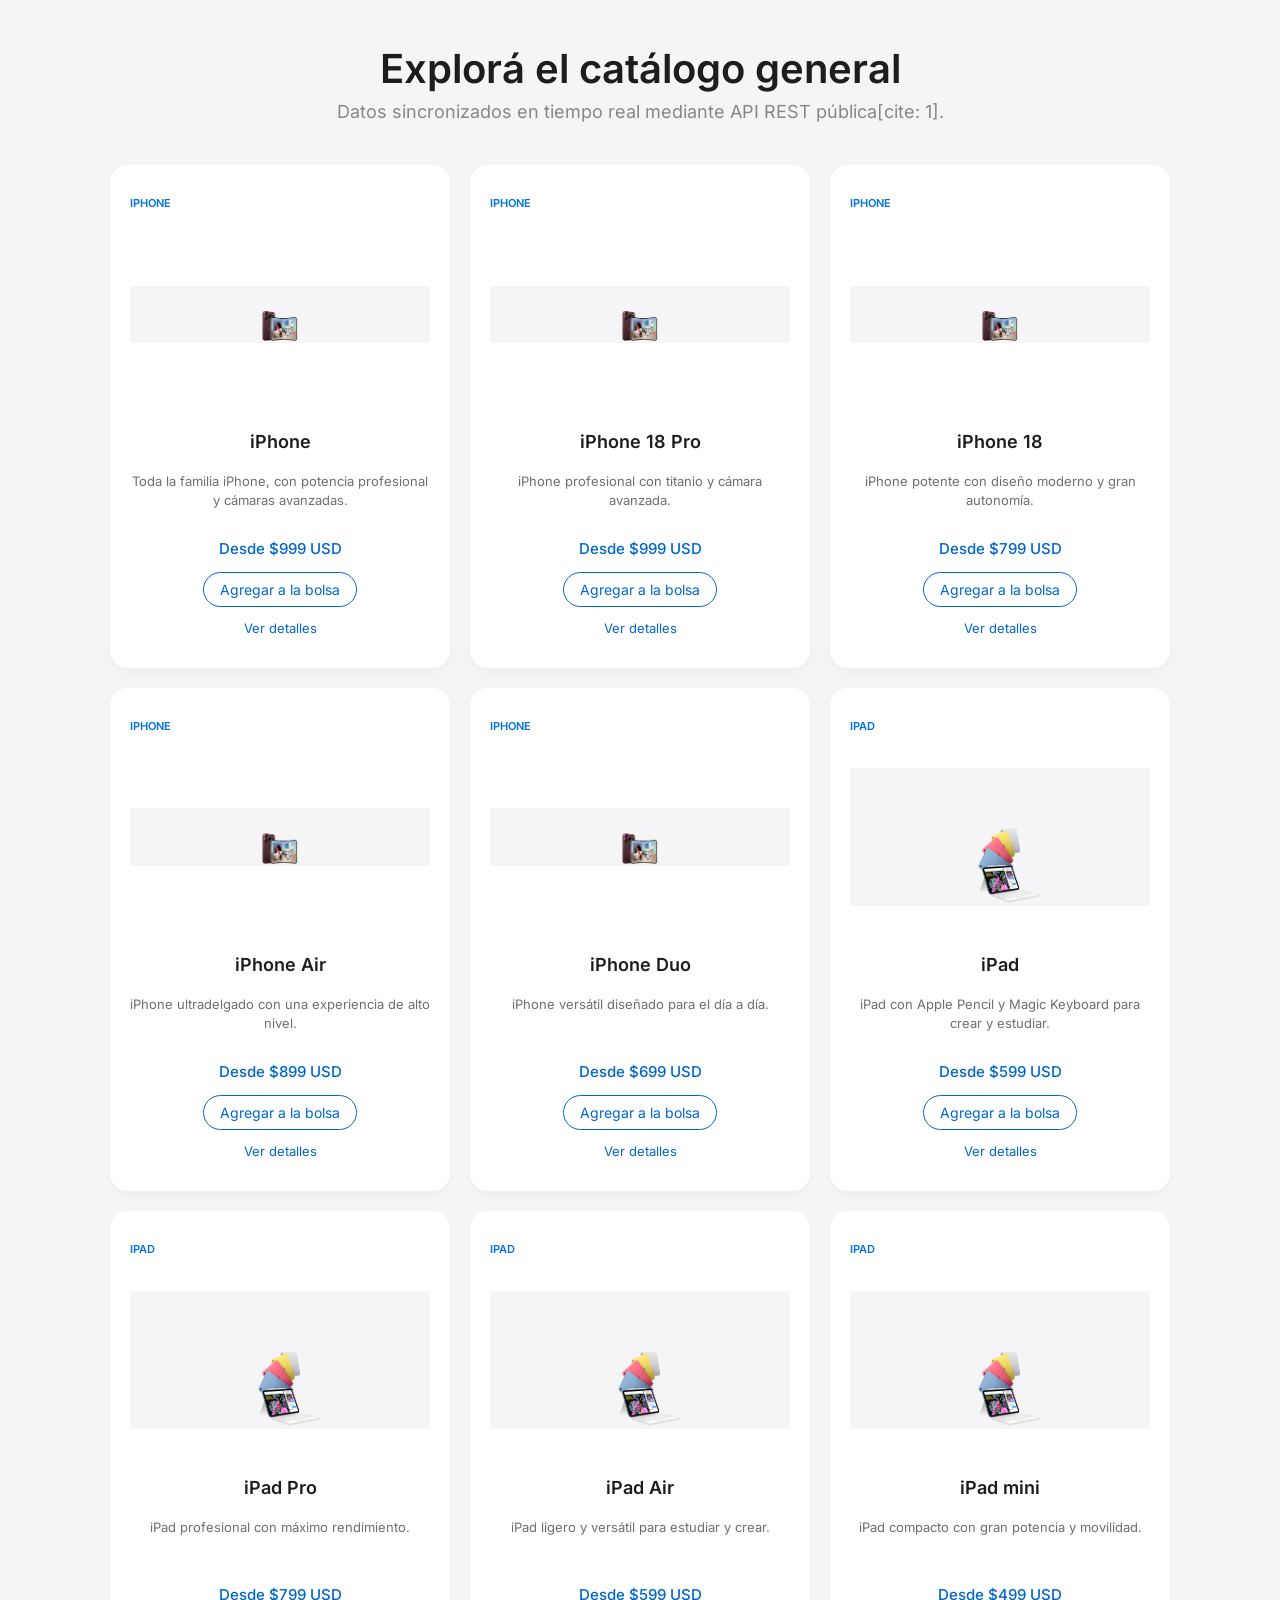
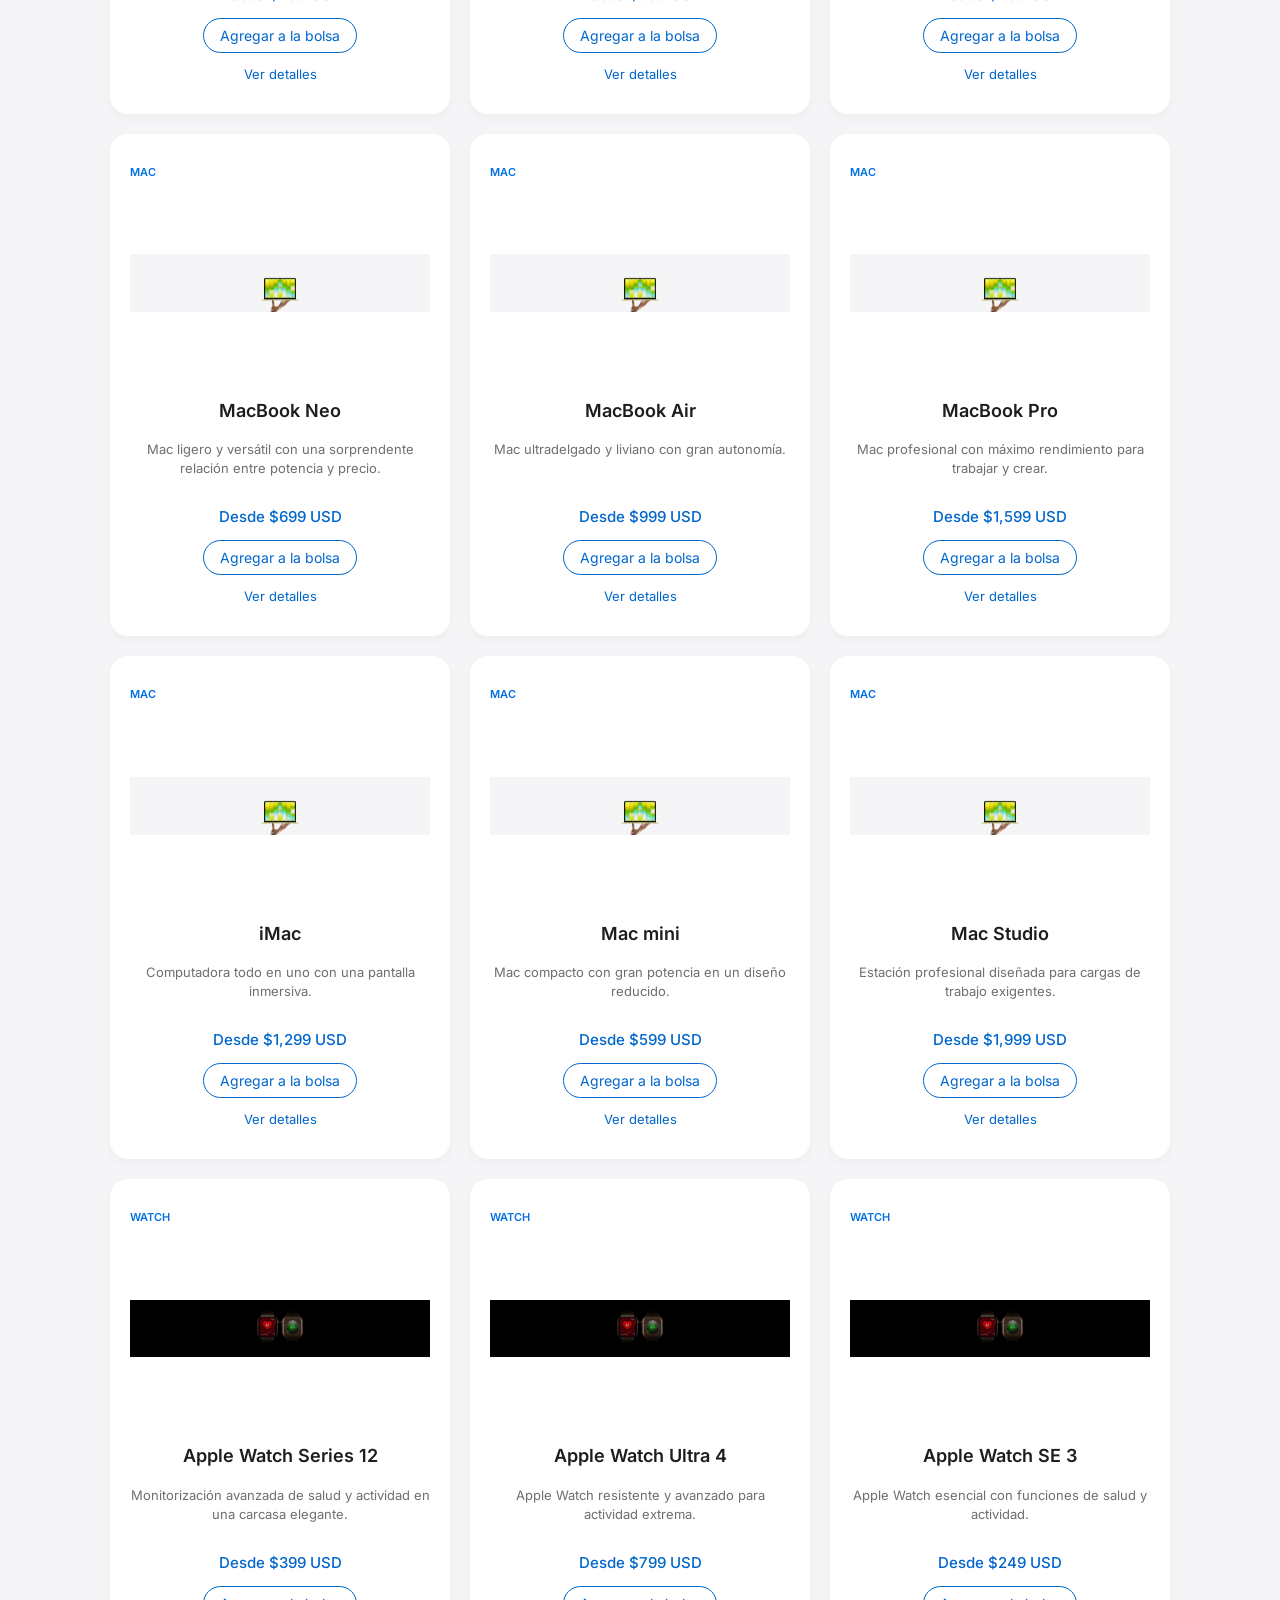
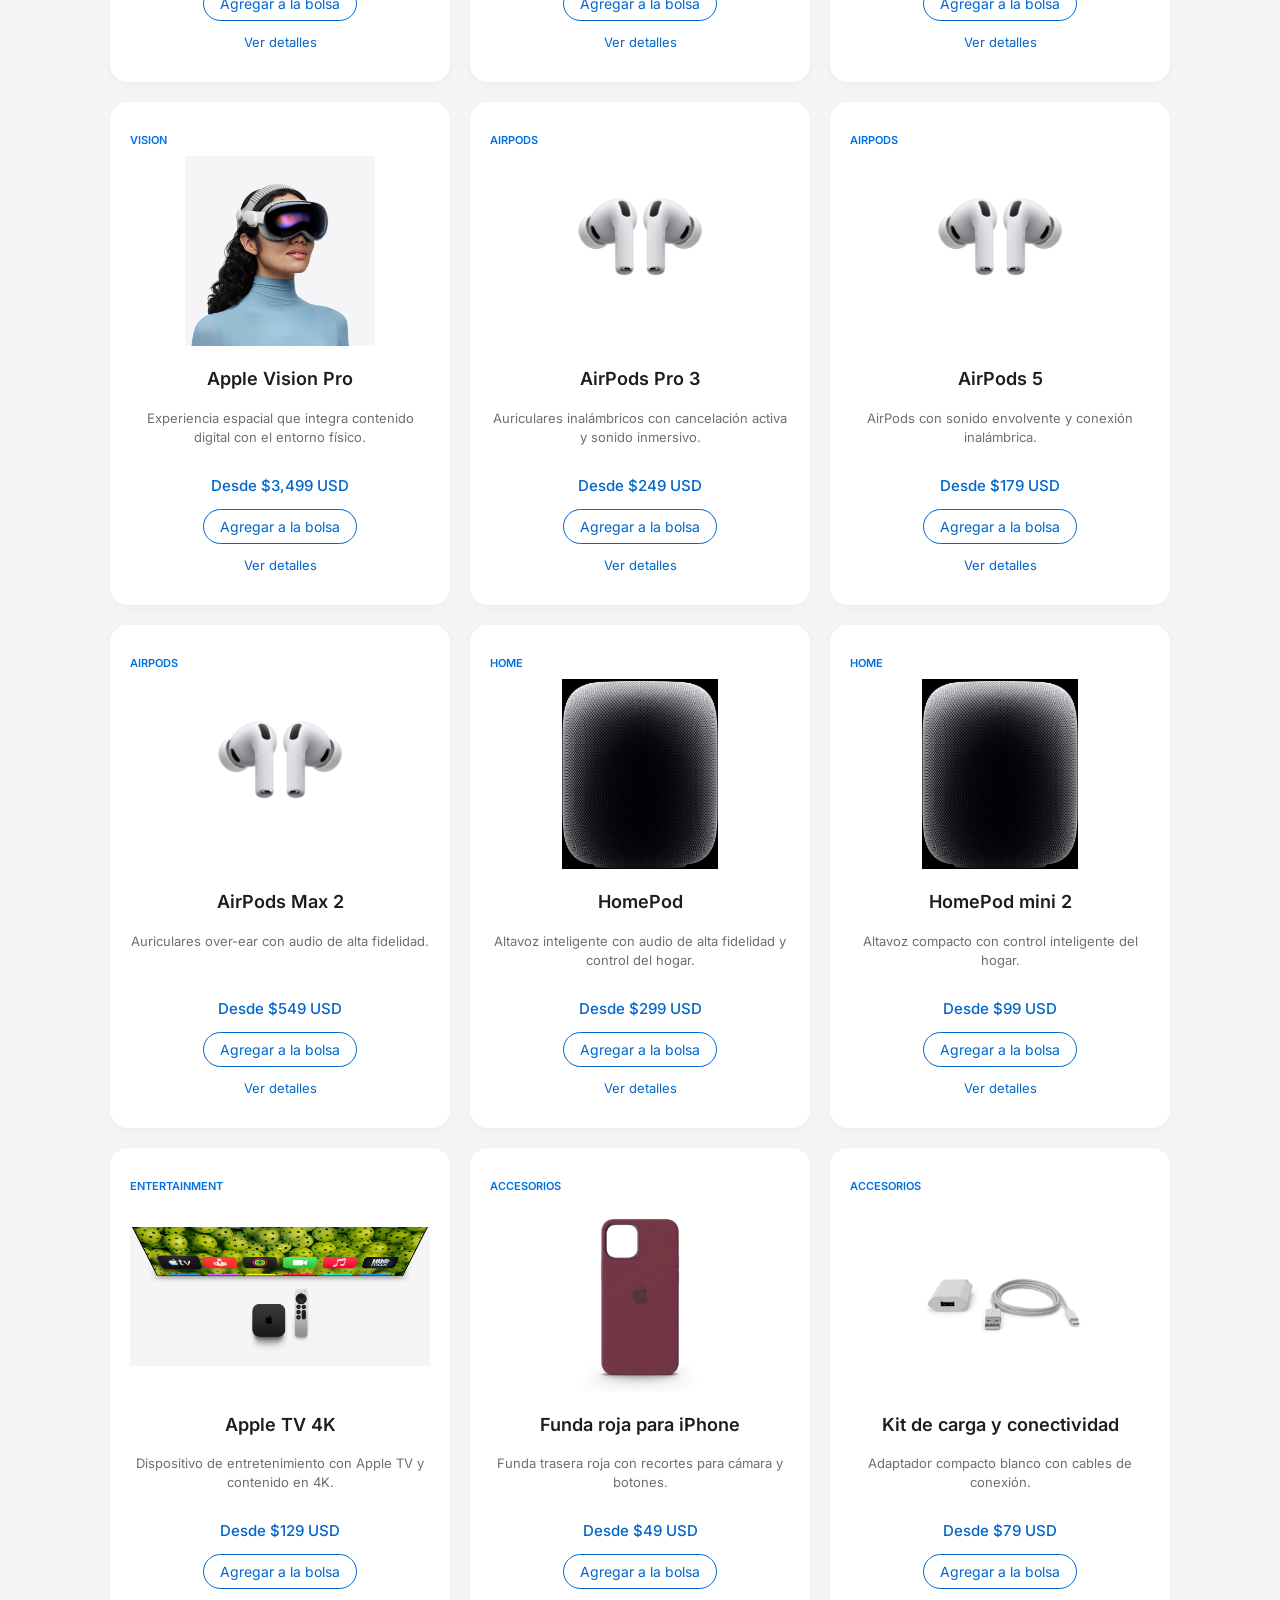
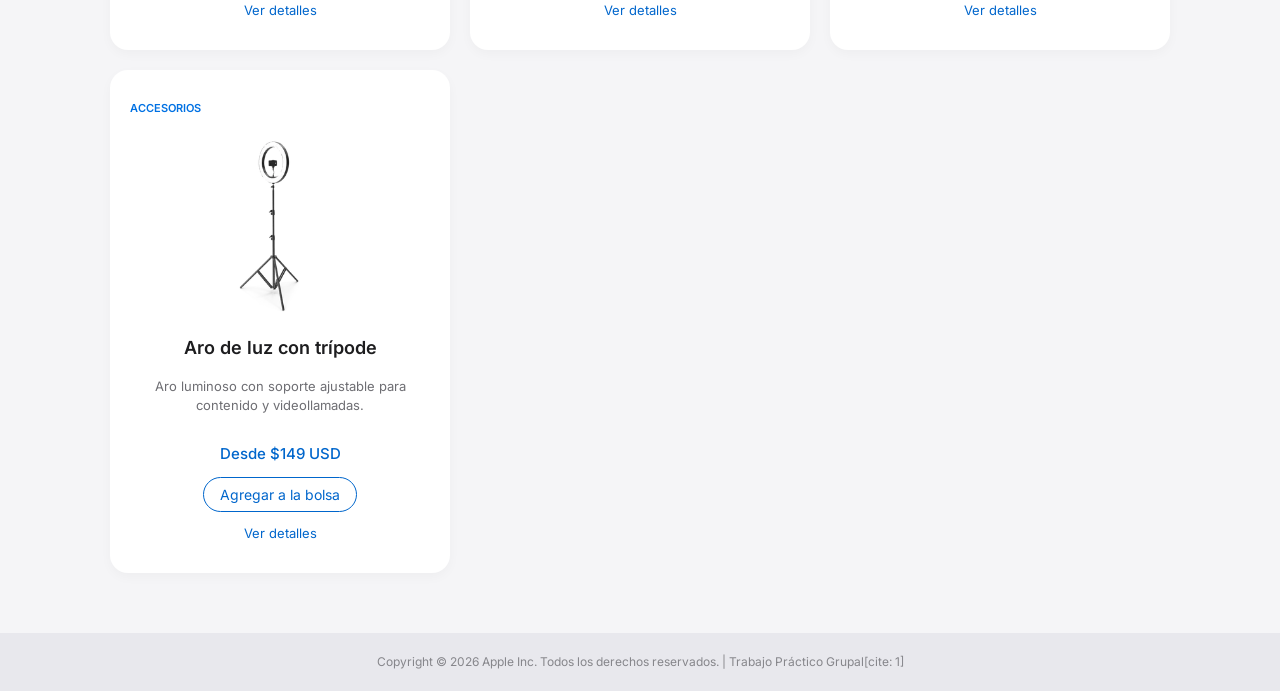
==== commit 9e983c88: "actuliacion de los desplegalbes en general" ====
--- a/index.html
+++ b/index.html
@@ -29,14 +29,14 @@
                             <div class="mega-column mega-shop">
                                 <p class="mega-heading">Shop</p>
                                 <a href="catalogo.html">Shop Gifts</a>
-                                <a href="catalogo.html">Mac</a>
+                                <a href="catalogo.html?category=Mac">Mac</a>
                                 <a href="ipad.html">iPad</a>
                                 <a href="iphone.html">iPhone</a>
-                                <a href="catalogo.html">Apple Watch</a>
-                                <a href="catalogo.html">Apple Vision Pro</a>
-                                <a href="catalogo.html">AirPods</a>
-                                <a href="catalogo.html">Home</a>
-                                <a href="catalogo.html">Accessories</a>
+                                <a href="catalogo.html?category=Watch">Apple Watch</a>
+                                <a href="catalogo.html?category=Vision">Apple Vision Pro</a>
+                                <a href="catalogo.html?category=AirPods">AirPods</a>
+                                <a href="catalogo.html?category=Home">Home</a>
+                                <a href="catalogo.html?category=Accesorios">Accessories</a>
                             </div>
                             <div class="mega-column">
                                 <p class="mega-heading">Quick Links</p>
@@ -59,15 +59,15 @@
                         </div>
                     </div>
                 </div>
-                <a href="catalogo.html">Mac</a>
+                <a href="catalogo.html?category=Mac">Mac</a>
                 <a href="ipad.html">iPad</a>
                 <a href="iphone.html">iPhone</a>
-                <a href="catalogo.html">Watch</a>
-                <a href="catalogo.html">Vision</a>
-                <a href="catalogo.html">AirPods</a>
-                <a href="catalogo.html">Home</a>
-                <a href="#api-section">Entertainment</a>
-                <a href="catalogo.html">Accessories</a>
+                <a href="catalogo.html?category=Watch">Watch</a>
+                <a href="catalogo.html?category=Vision">Vision</a>
+                <a href="catalogo.html?category=AirPods">AirPods</a>
+                <a href="catalogo.html?category=Home">Home</a>
+                <a href="catalogo.html?category=Entertainment">Entertainment</a>
+                <a href="catalogo.html?category=Accesorios">Accessories</a>
                 <a href="soporte.html">Soporte</a>
             </nav>
             <button class="cart-button" type="button" aria-label="Abrir carrito">
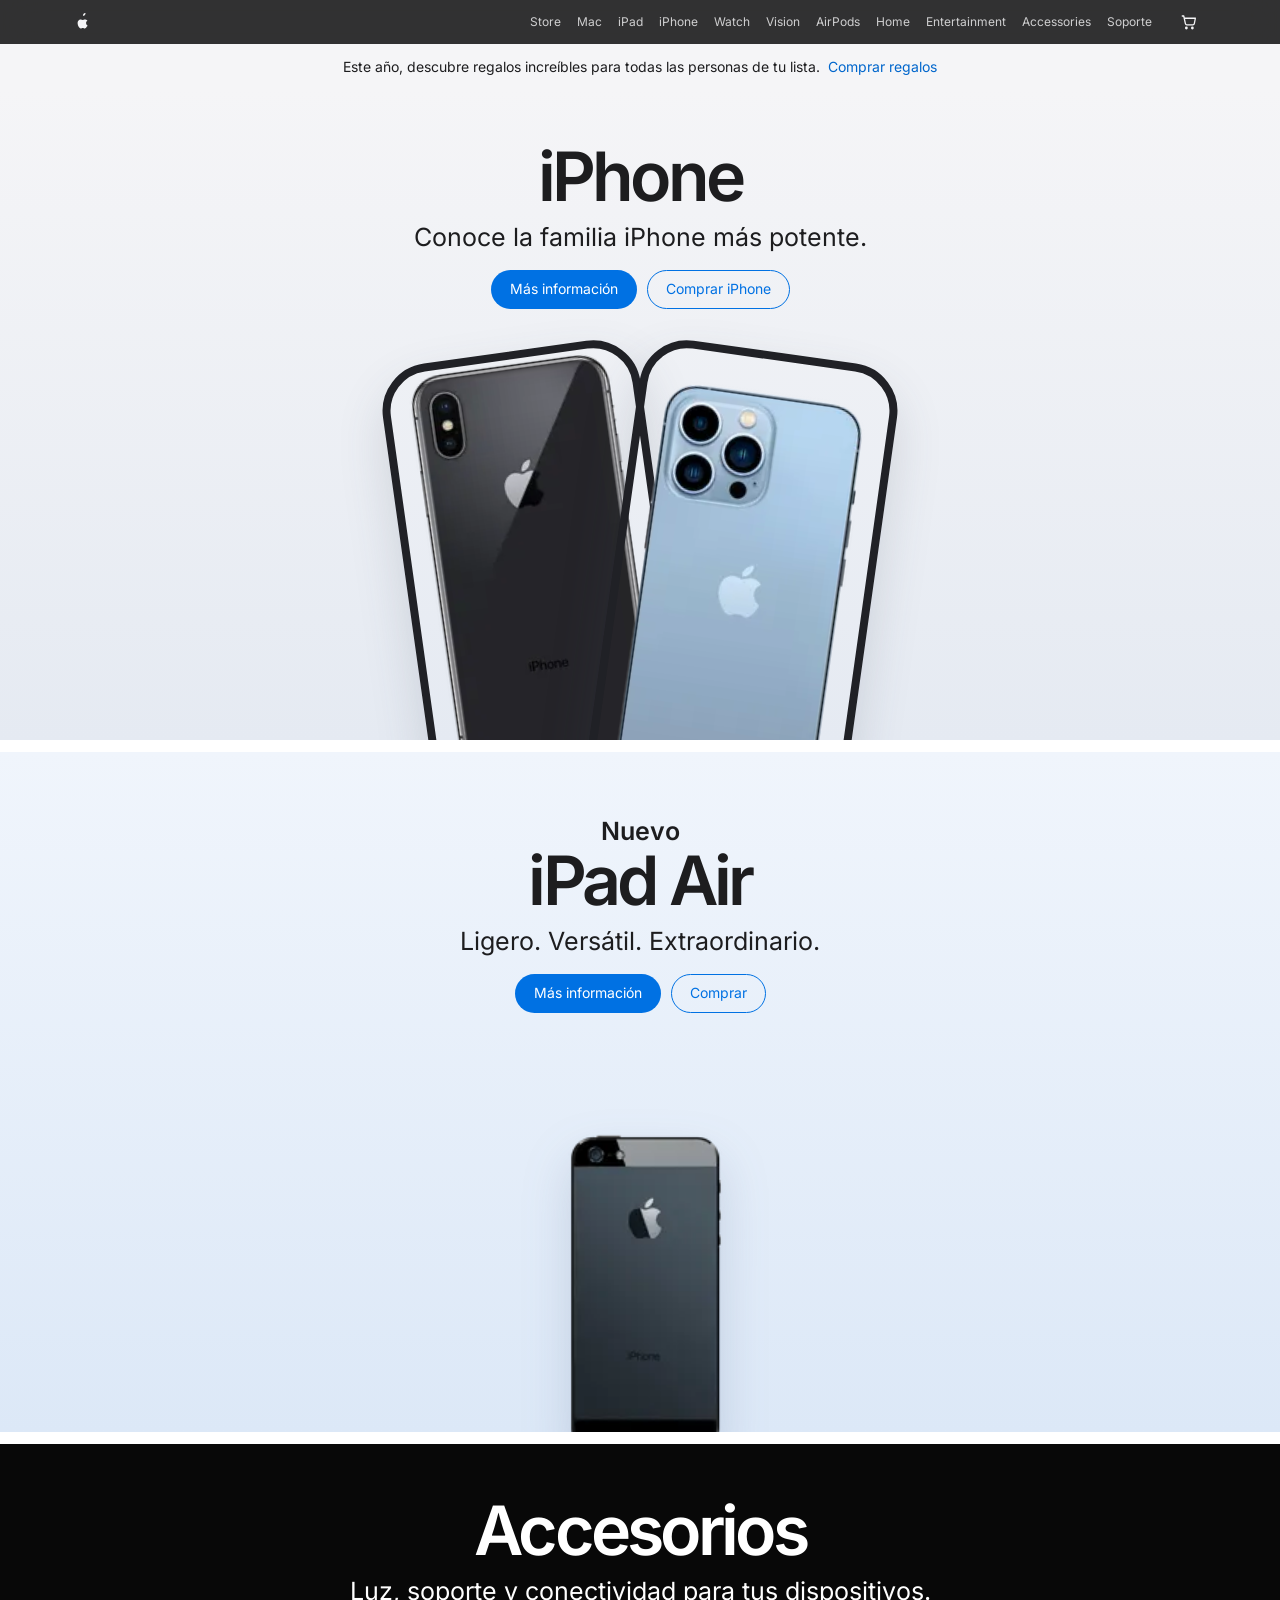
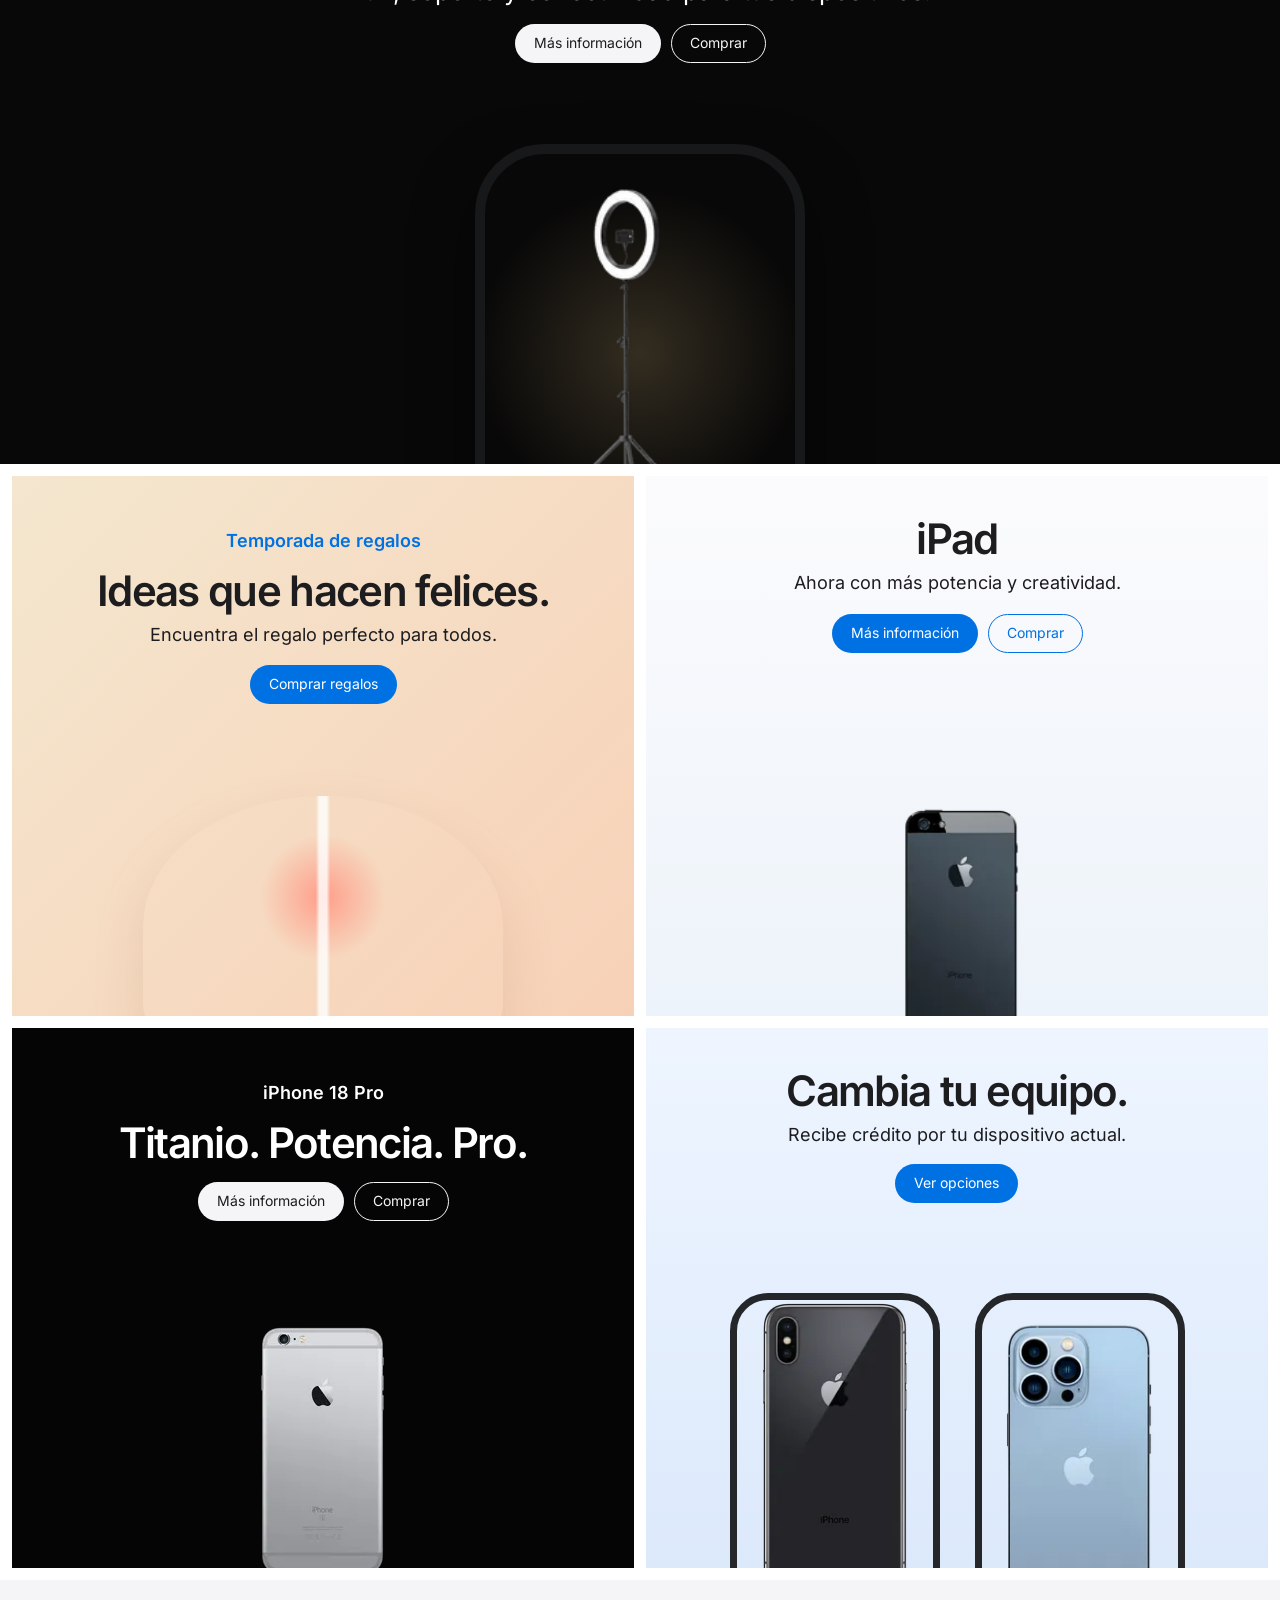
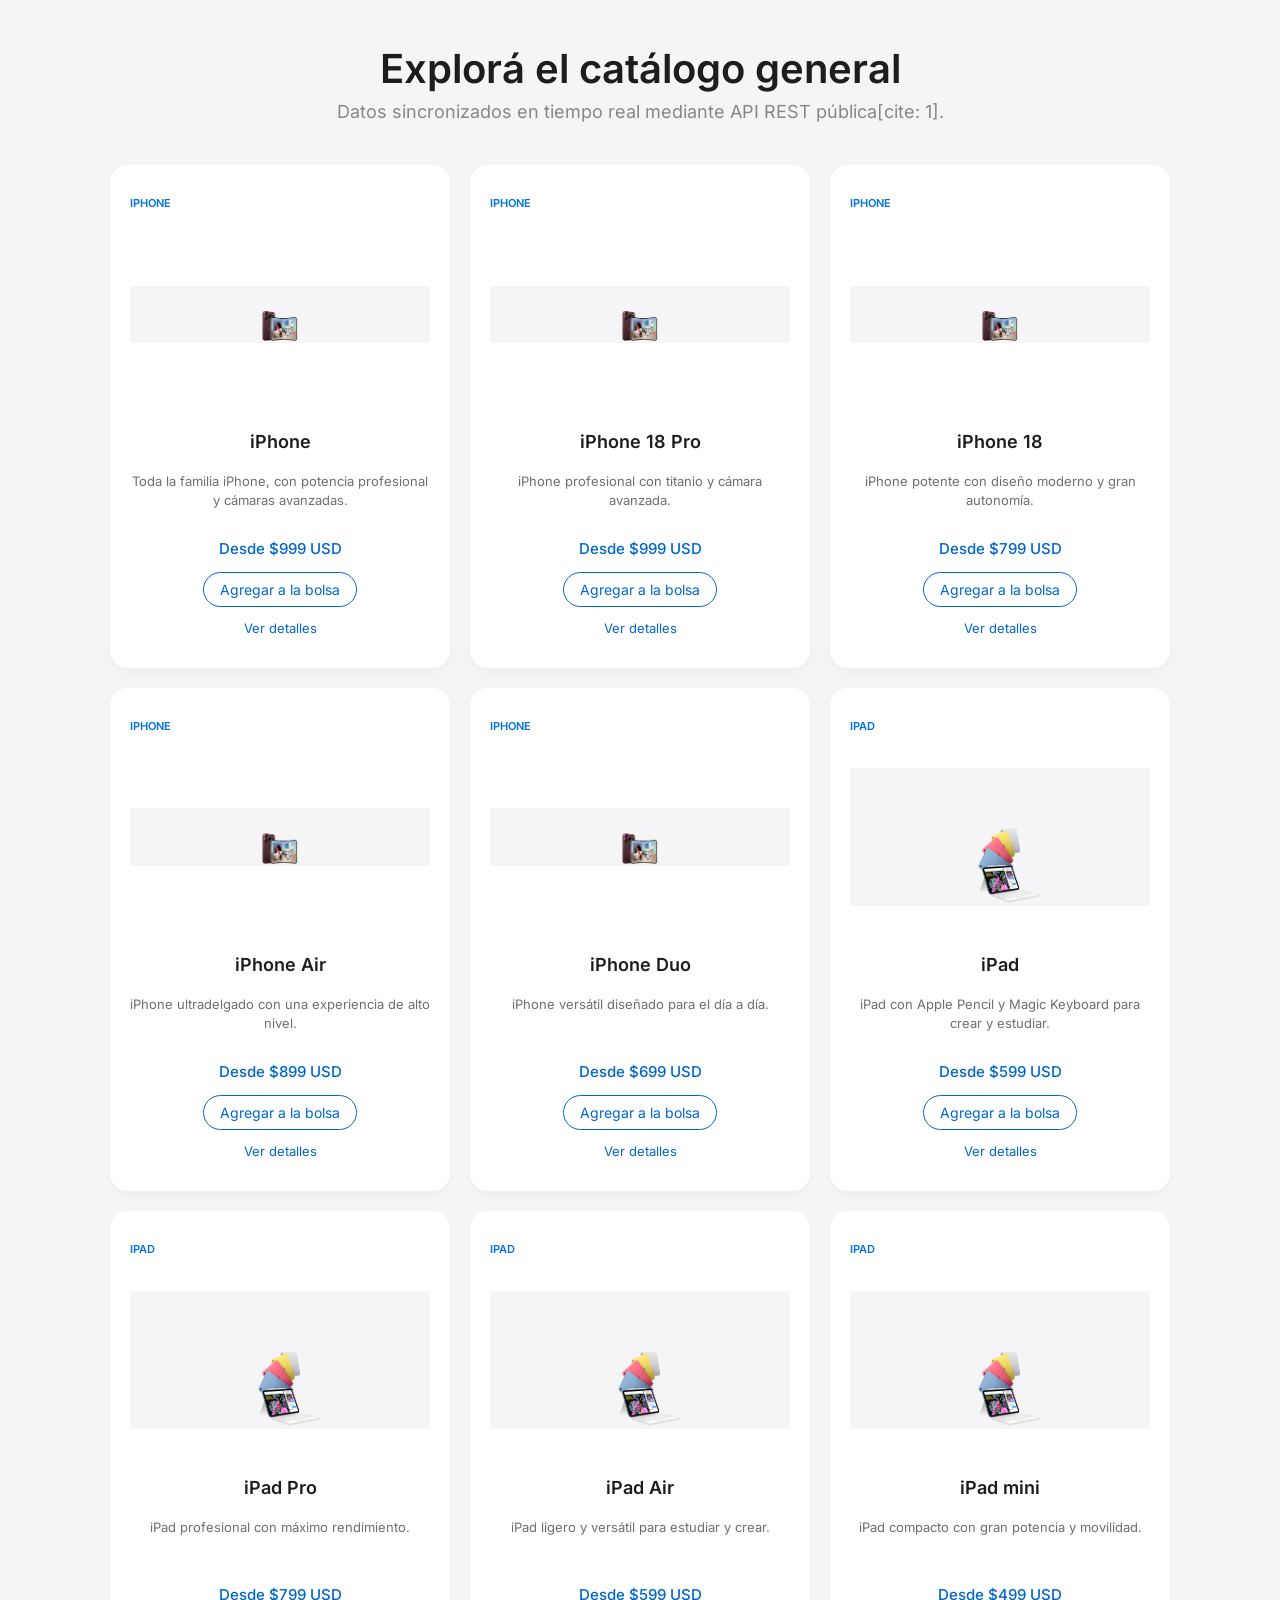
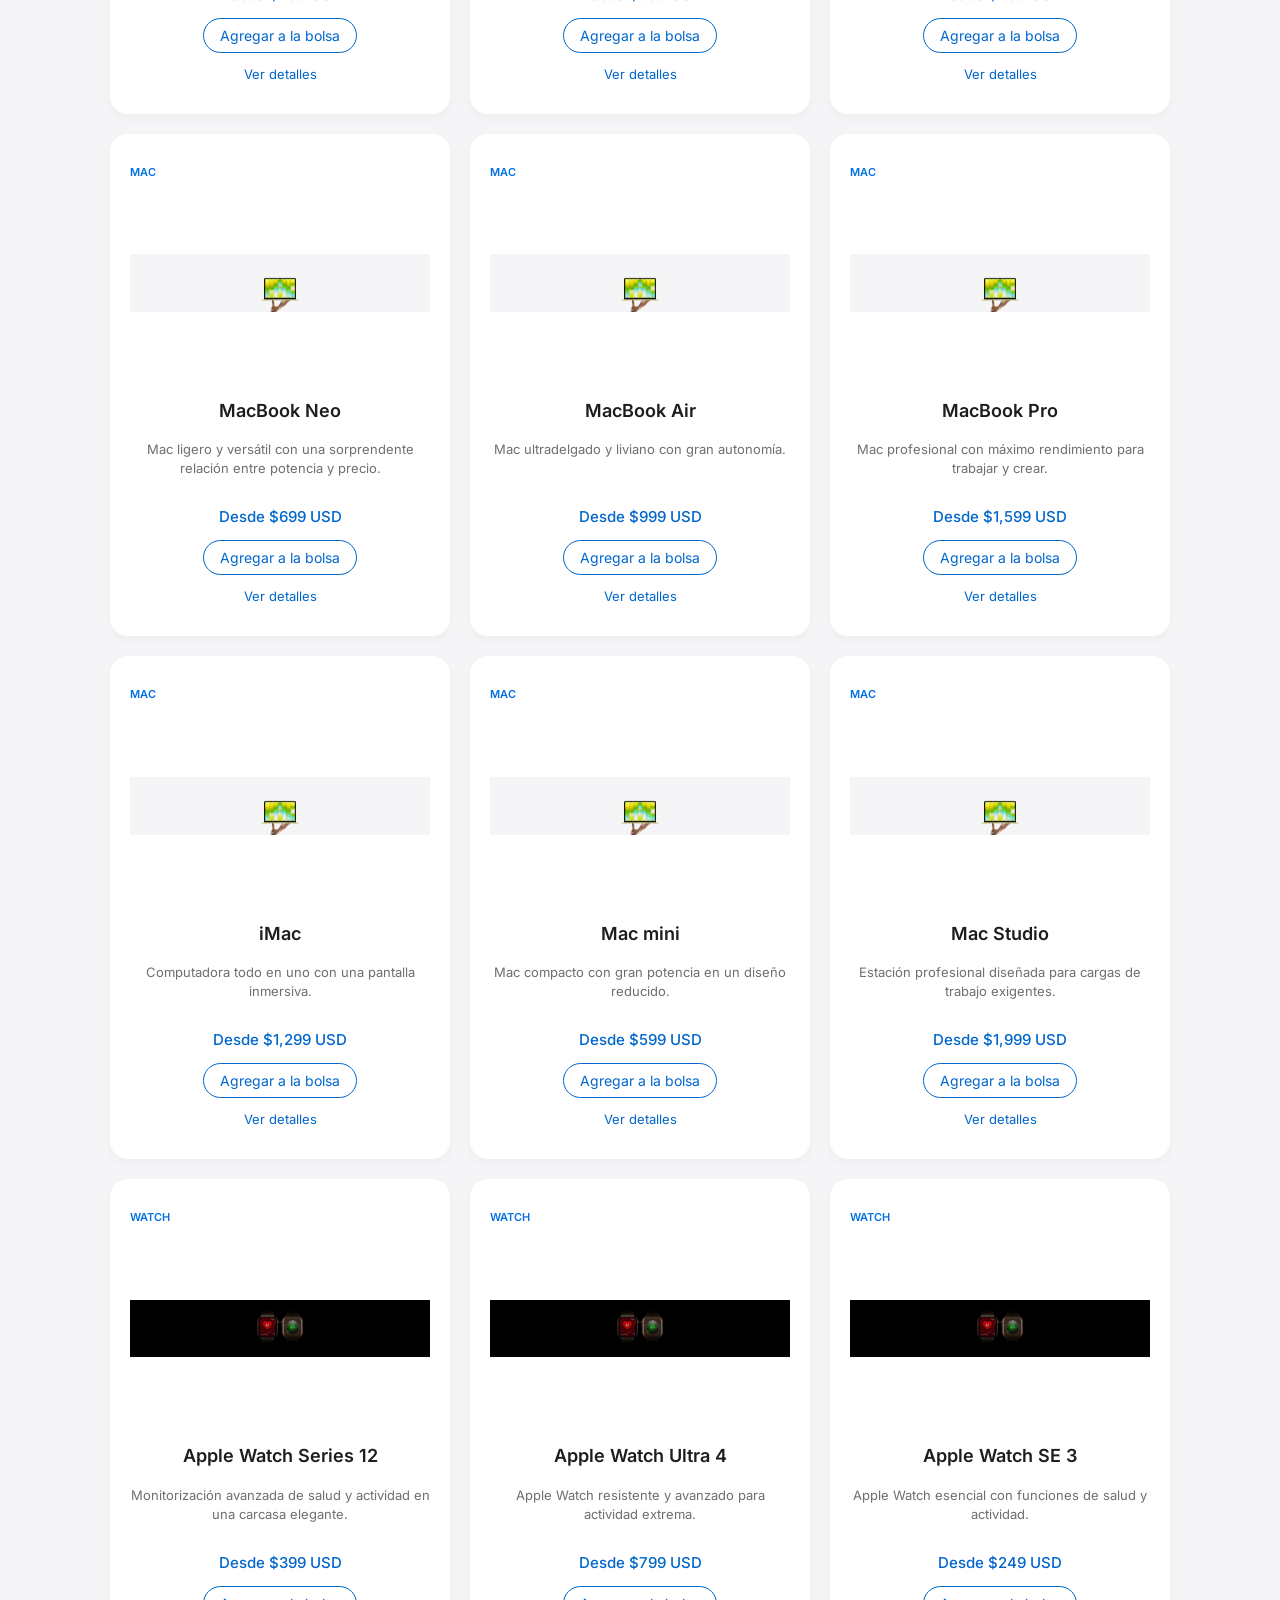
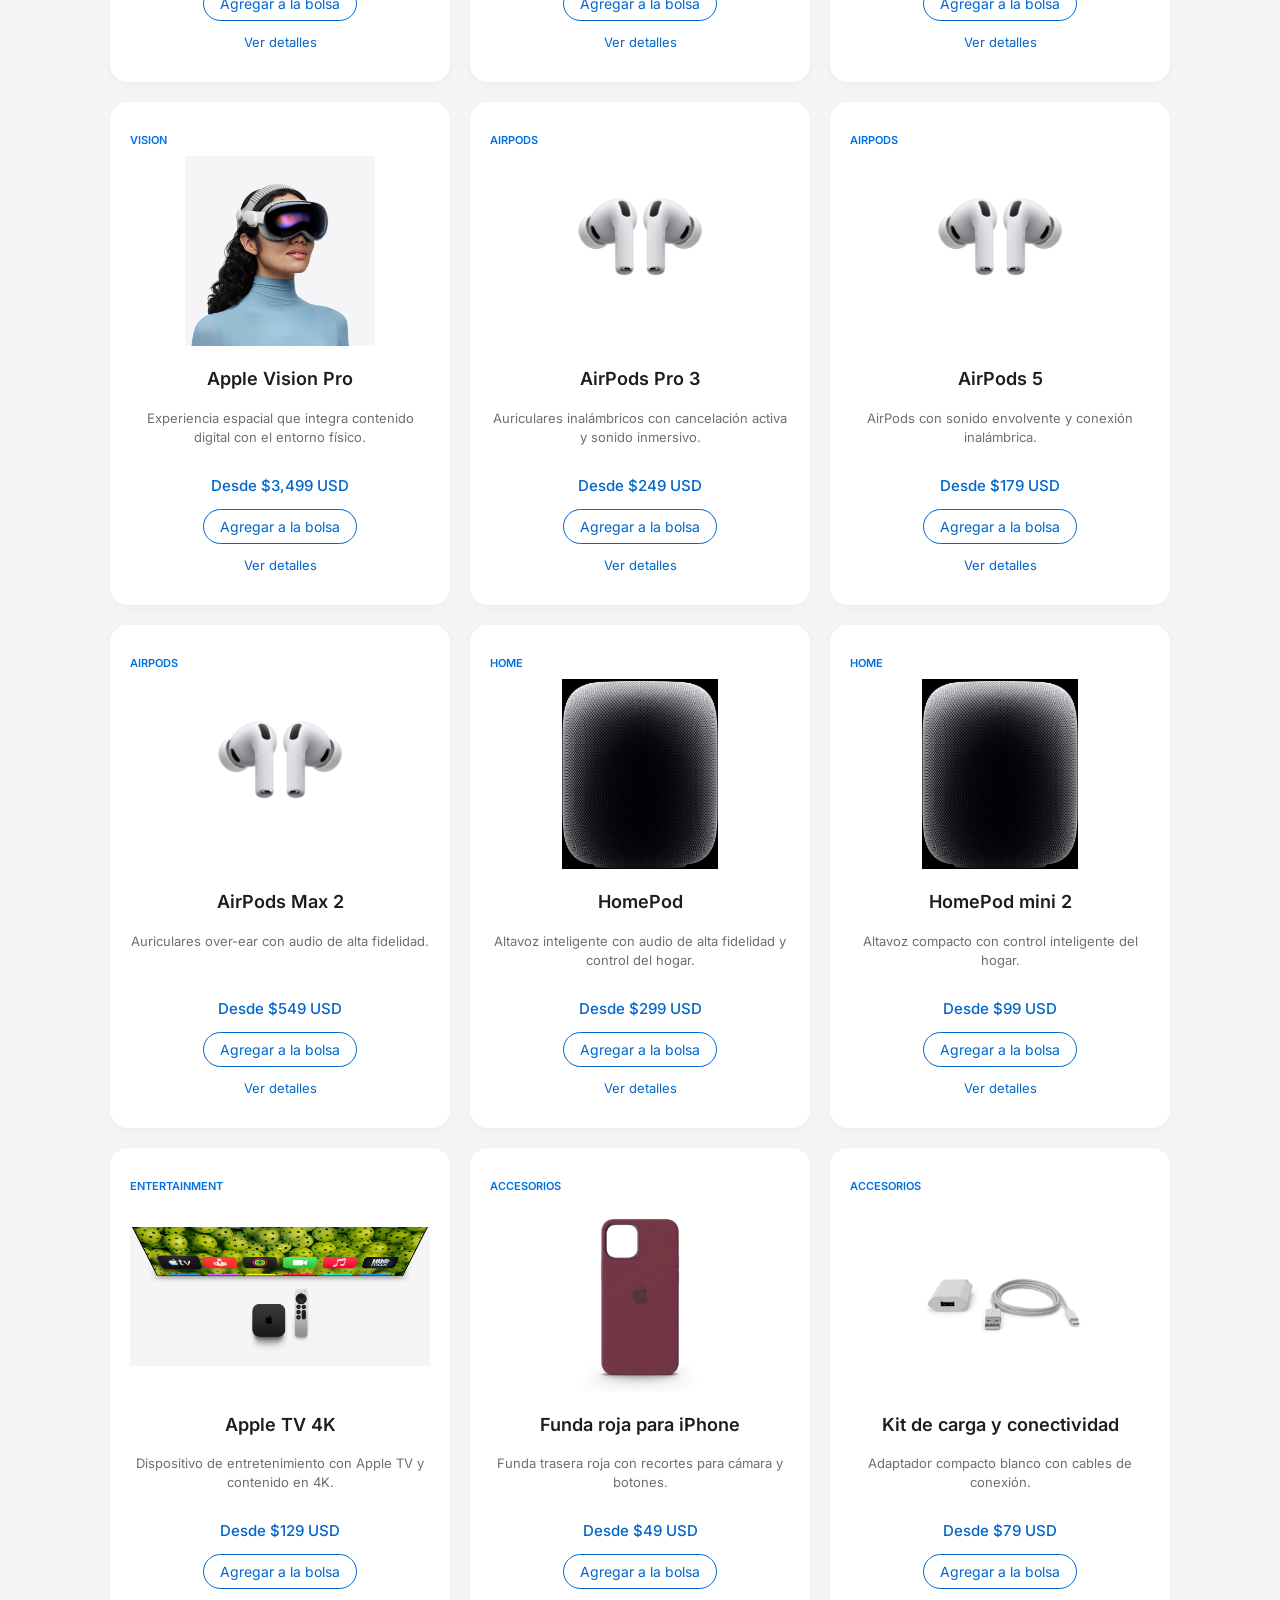
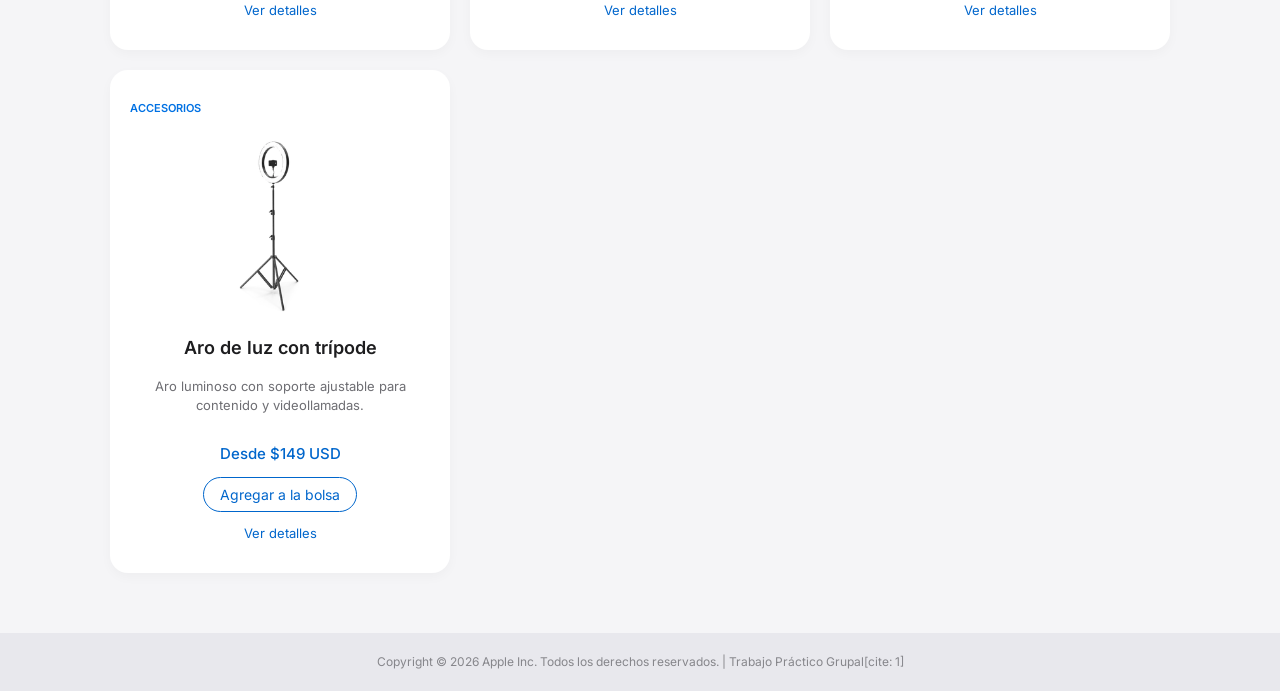
==== commit c1e8dc20: "macs" ====
--- a/index.html
+++ b/index.html
@@ -23,7 +23,7 @@
             </button>
             <nav class="nav-menu" id="primary-navigation" aria-label="Navegación principal">
                 <div class="nav-item-store">
-                    <button class="store-menu-trigger" type="button" aria-expanded="false" aria-controls="store-mega-menu">Store</button>
+                    <a class="store-menu-trigger" href="catalogo.html">Store</a>
                     <div class="store-mega-menu" id="store-mega-menu" aria-label="Menú Store">
                         <div class="store-mega-inner">
                             <div class="mega-column mega-shop">
--- a/css/styles.css
+++ b/css/styles.css
@@ -134,8 +134,7 @@
 }
 
 .store-menu-trigger:hover,
-.store-menu-trigger:focus-visible,
-.nav-item-store.is-open .store-menu-trigger {
+.store-menu-trigger:focus-visible {
     opacity: 1;
 }
 
@@ -153,7 +152,6 @@
     transition: opacity 180ms ease, transform 180ms ease, visibility 180ms;
 }
 
-.nav-item-store.is-open .store-mega-menu,
 .nav-item-store:hover .store-mega-menu {
     opacity: 1;
     visibility: visible;
@@ -1774,6 +1772,117 @@
     color: var(--text-secondary);
 }
 
+.support-kicker {
+    margin-bottom: 8px;
+    color: var(--accent-blue);
+    font-size: 14px;
+    font-weight: 600;
+}
+
+.support-contact {
+    max-width: 1100px;
+    margin: 0 auto 80px;
+    padding: 50px;
+    display: grid;
+    grid-template-columns: 0.8fr 1.2fr;
+    gap: 50px;
+    border-radius: 24px;
+    background: #f5f5f7;
+}
+
+.support-contact-copy h2,
+.support-faq h2 {
+    margin-bottom: 14px;
+    font-size: clamp(32px, 5vw, 48px);
+    letter-spacing: -0.035em;
+}
+
+.support-contact-copy p:last-child {
+    color: var(--text-secondary);
+    line-height: 1.6;
+}
+
+.support-form {
+    display: grid;
+    gap: 18px;
+}
+
+.form-row {
+    display: grid;
+    gap: 8px;
+}
+
+.form-row label {
+    font-size: 14px;
+    font-weight: 600;
+}
+
+.form-row input,
+.form-row select,
+.form-row textarea {
+    width: 100%;
+    padding: 13px 14px;
+    border: 1px solid #d2d2d7;
+    border-radius: 10px;
+    background: #fff;
+    color: var(--text-primary);
+    font: inherit;
+}
+
+.form-row textarea {
+    resize: vertical;
+}
+
+.form-row input:focus,
+.form-row select:focus,
+.form-row textarea:focus {
+    border-color: var(--accent-blue);
+    outline: 3px solid rgba(0, 113, 227, 0.12);
+}
+
+.support-submit {
+    justify-self: start;
+    padding: 12px 22px;
+    border: 0;
+    border-radius: 999px;
+    background: var(--accent-blue);
+    color: #fff;
+    cursor: pointer;
+    font-weight: 600;
+}
+
+.support-status {
+    min-height: 20px;
+    color: #1d6f42;
+}
+
+.support-faq {
+    max-width: 1100px;
+    margin: 0 auto 100px;
+    padding: 0 20px;
+}
+
+.faq-list {
+    border-top: 1px solid #d2d2d7;
+}
+
+.faq-list details {
+    border-bottom: 1px solid #d2d2d7;
+}
+
+.faq-list summary {
+    padding: 20px 4px;
+    cursor: pointer;
+    font-size: 18px;
+    font-weight: 600;
+}
+
+.faq-list details p {
+    padding: 0 4px 20px;
+    color: var(--text-secondary);
+    line-height: 1.6;
+}
+
 .nav-menu a[aria-current="page"] {
     opacity: 1;
 }
@@ -1851,6 +1960,15 @@
     }
     .support-grid {
         grid-template-columns: 1fr;
+    }
+    .support-contact {
+        margin: 0 20px 60px;
+        padding: 32px 24px;
+        grid-template-columns: 1fr;
+        gap: 30px;
+    }
+    .support-faq {
+        margin-bottom: 70px;
     }
     .device-hero {
         min-height: 680px;
